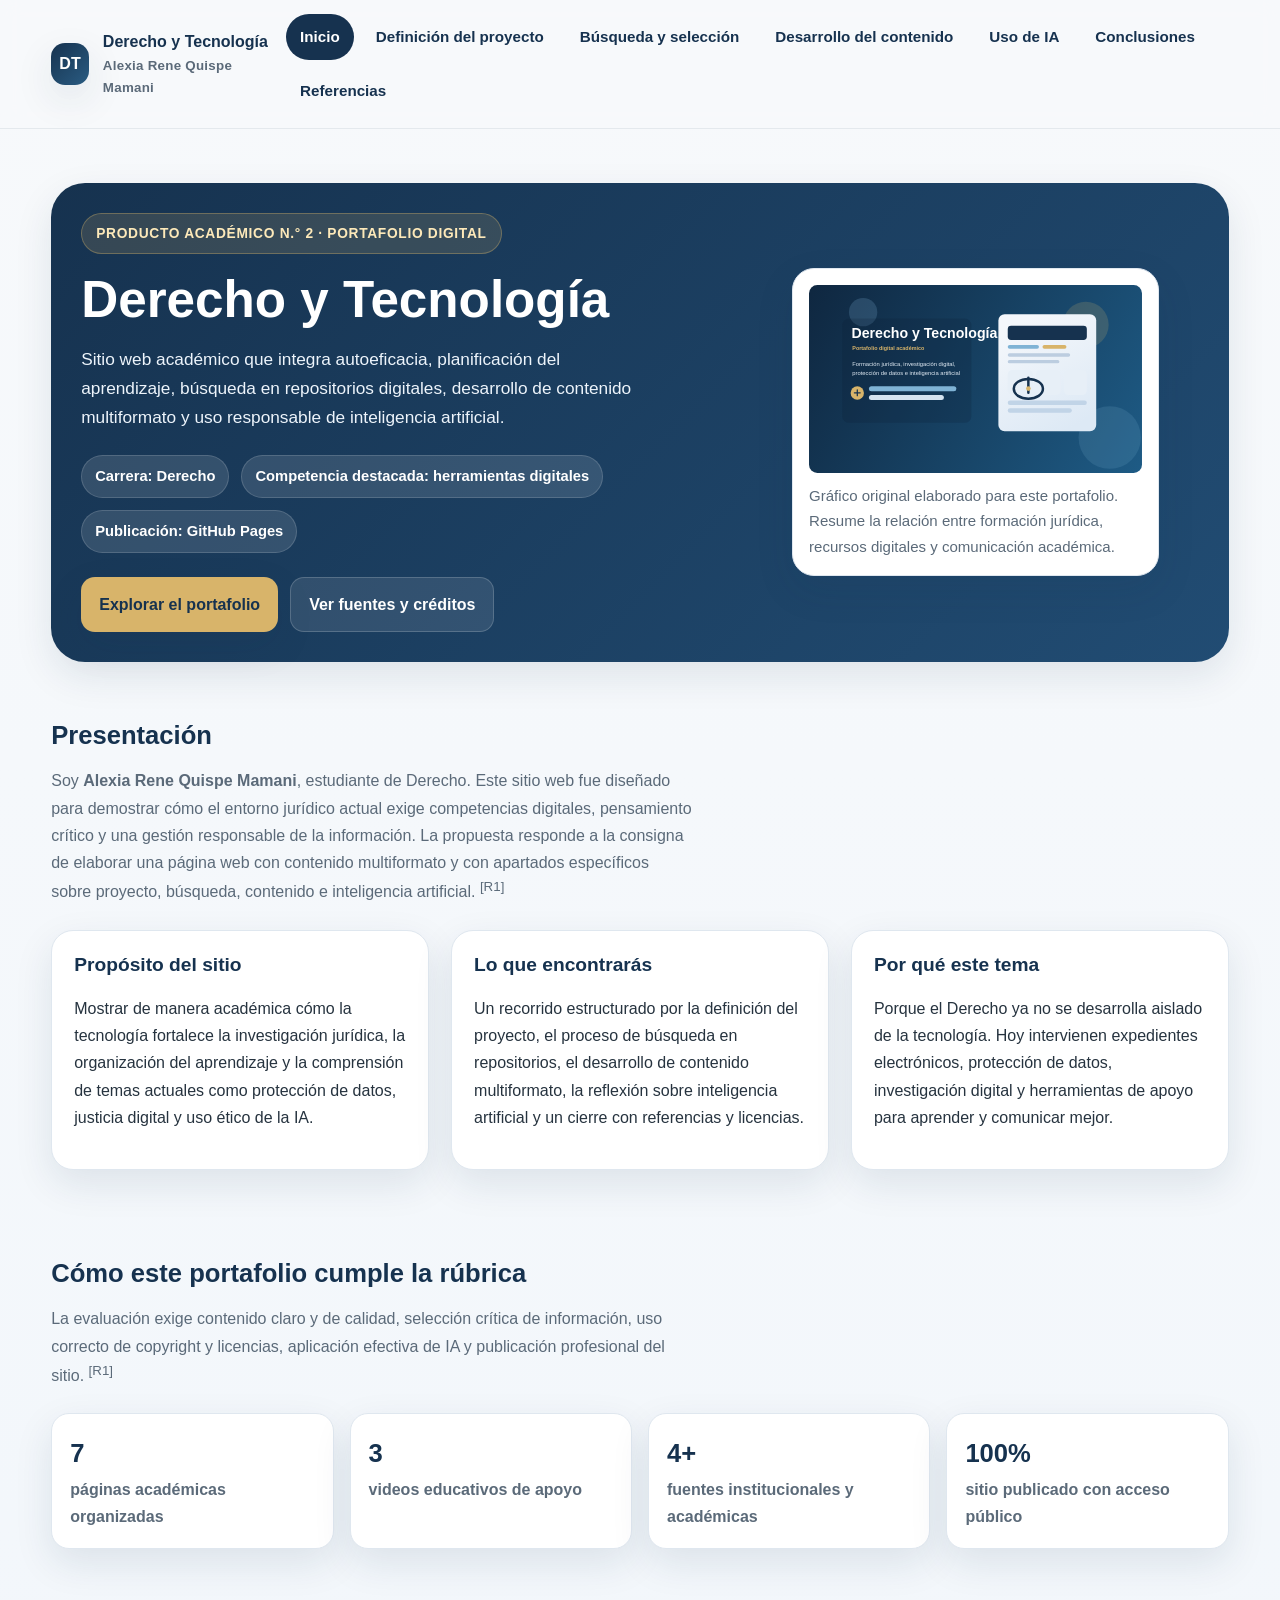
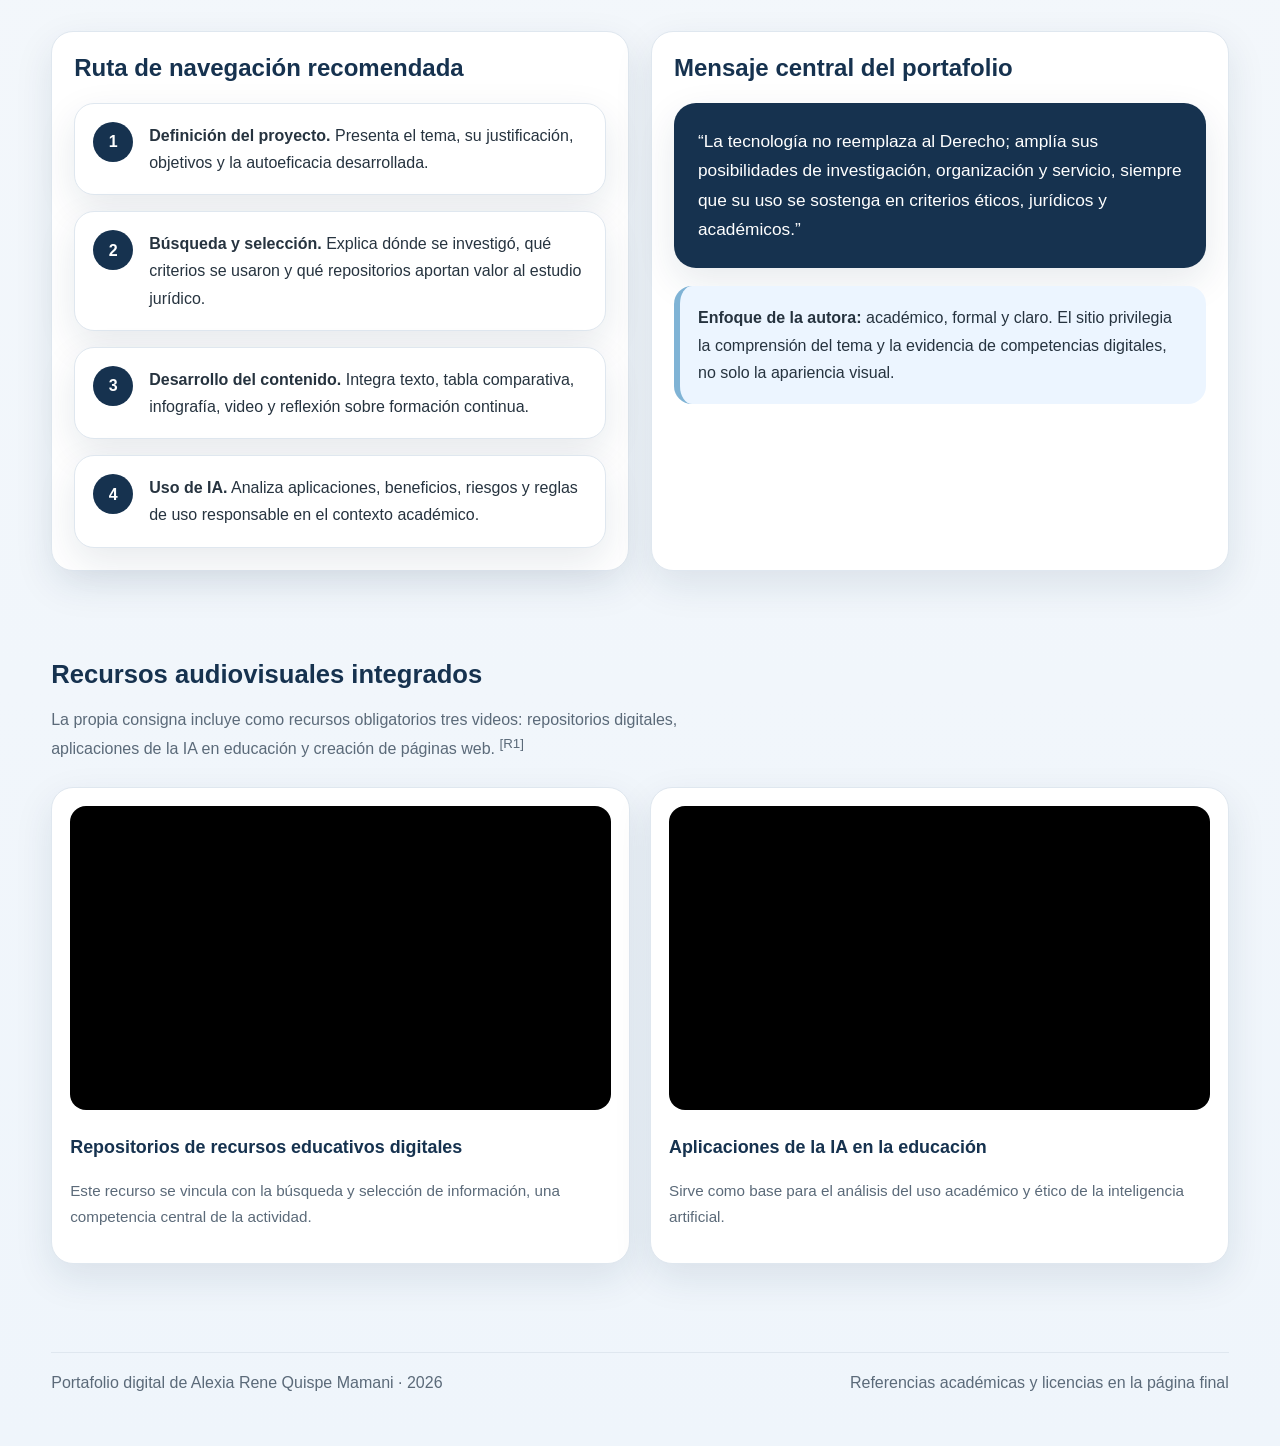
==== index.html @ c864f61f "Nuevo" ====
<!doctype html>
<html lang="es">
<head>
  <meta charset="utf-8">
  <meta name="viewport" content="width=device-width, initial-scale=1">
  <title>Derecho y Tecnología | Portafolio digital de Alexia Rene Quispe Mamani</title>
  <meta name="description" content="Portafolio digital académico sobre Derecho y tecnología: investigación, repositorios, protección de datos, justicia digital e inteligencia artificial.">
  <link rel="stylesheet" href="style.css">
</head>
<body id="top">
  <header class="topbar">
    <div class="wrapper nav">
      <a class="brand" href="index.html">
        <span class="brand-mark">DT</span>
        <span>Derecho y Tecnología<small>Alexia Rene Quispe Mamani</small></span>
      </a>
      <button class="menu-toggle" aria-label="Abrir menú">Menú</button>
      <nav class="nav-links">
        <a href="index.html">Inicio</a>
        <a href="proyecto.html">Definición del proyecto</a>
        <a href="busqueda.html">Búsqueda y selección</a>
        <a href="contenido.html">Desarrollo del contenido</a>
        <a href="ia.html">Uso de IA</a>
        <a href="conclusiones.html">Conclusiones</a>
        <a href="referencias.html">Referencias</a>
      </nav>
    </div>
  </header>

  <main>
    <section class="hero">
      <div class="wrapper hero-panel">
        <div>
          <span class="kicker">Producto académico N.° 2 · Portafolio digital</span>
          <h1>Derecho y Tecnología</h1>
          <p class="lead">Sitio web académico que integra autoeficacia, planificación del aprendizaje, búsqueda en repositorios digitales, desarrollo de contenido multiformato y uso responsable de inteligencia artificial.</p>
          <div class="hero-meta">
            <span class="badge">Carrera: Derecho</span>
            <span class="badge">Competencia destacada: herramientas digitales</span>
            <span class="badge">Publicación: GitHub Pages</span>
          </div>
          <div class="button-row">
            <a class="btn" href="proyecto.html">Explorar el portafolio</a>
            <a class="btn secondary" href="referencias.html">Ver fuentes y créditos</a>
          </div>
        </div>
        <figure class="figure">
          <img src="assets/hero-legal-tech.svg" alt="Ilustración original sobre derecho y tecnología con panel digital y balanza de justicia.">
          <figcaption>Gráfico original elaborado para este portafolio. Resume la relación entre formación jurídica, recursos digitales y comunicación académica.</figcaption>
        </figure>
      </div>
    </section>

    <section class="section">
      <div class="wrapper">
        <h2 class="section-title">Presentación</h2>
        <p class="section-intro">Soy <strong>Alexia Rene Quispe Mamani</strong>, estudiante de Derecho. Este sitio web fue diseñado para demostrar cómo el entorno jurídico actual exige competencias digitales, pensamiento crítico y una gestión responsable de la información. La propuesta responde a la consigna de elaborar una página web con contenido multiformato y con apartados específicos sobre proyecto, búsqueda, contenido e inteligencia artificial. <sup>[R1]</sup></p>
        <div class="grid-3">
          <article class="card">
            <h3>Propósito del sitio</h3>
            <p>Mostrar de manera académica cómo la tecnología fortalece la investigación jurídica, la organización del aprendizaje y la comprensión de temas actuales como protección de datos, justicia digital y uso ético de la IA.</p>
          </article>
          <article class="card">
            <h3>Lo que encontrarás</h3>
            <p>Un recorrido estructurado por la definición del proyecto, el proceso de búsqueda en repositorios, el desarrollo de contenido multiformato, la reflexión sobre inteligencia artificial y un cierre con referencias y licencias.</p>
          </article>
          <article class="card">
            <h3>Por qué este tema</h3>
            <p>Porque el Derecho ya no se desarrolla aislado de la tecnología. Hoy intervienen expedientes electrónicos, protección de datos, investigación digital y herramientas de apoyo para aprender y comunicar mejor.</p>
          </article>
        </div>
      </div>
    </section>

    <section class="section">
      <div class="wrapper">
        <h2 class="section-title">Cómo este portafolio cumple la rúbrica</h2>
        <p class="section-intro">La evaluación exige contenido claro y de calidad, selección crítica de información, uso correcto de copyright y licencias, aplicación efectiva de IA y publicación profesional del sitio. <sup>[R1]</sup></p>
        <div class="quick-facts">
          <div class="fact"><strong>7</strong><span>páginas académicas organizadas</span></div>
          <div class="fact"><strong>3</strong><span>videos educativos de apoyo</span></div>
          <div class="fact"><strong>4+</strong><span>fuentes institucionales y académicas</span></div>
          <div class="fact"><strong>100%</strong><span>sitio publicado con acceso público</span></div>
        </div>
      </div>
    </section>

    <section class="section">
      <div class="wrapper grid-2">
        <article class="card">
          <h2>Ruta de navegación recomendada</h2>
          <div class="steps">
            <div class="step"><strong>Definición del proyecto.</strong> Presenta el tema, su justificación, objetivos y la autoeficacia desarrollada.</div>
            <div class="step"><strong>Búsqueda y selección.</strong> Explica dónde se investigó, qué criterios se usaron y qué repositorios aportan valor al estudio jurídico.</div>
            <div class="step"><strong>Desarrollo del contenido.</strong> Integra texto, tabla comparativa, infografía, video y reflexión sobre formación continua.</div>
            <div class="step"><strong>Uso de IA.</strong> Analiza aplicaciones, beneficios, riesgos y reglas de uso responsable en el contexto académico.</div>
          </div>
        </article>
        <article class="card">
          <h2>Mensaje central del portafolio</h2>
          <div class="quote">
            <p>“La tecnología no reemplaza al Derecho; amplía sus posibilidades de investigación, organización y servicio, siempre que su uso se sostenga en criterios éticos, jurídicos y académicos.”</p>
          </div>
          <div class="note" style="margin-top:18px">
            <strong>Enfoque de la autora:</strong> académico, formal y claro. El sitio privilegia la comprensión del tema y la evidencia de competencias digitales, no solo la apariencia visual.
          </div>
        </article>
      </div>
    </section>

    <section class="section">
      <div class="wrapper">
        <h2 class="section-title">Recursos audiovisuales integrados</h2>
        <p class="section-intro">La propia consigna incluye como recursos obligatorios tres videos: repositorios digitales, aplicaciones de la IA en educación y creación de páginas web. <sup>[R1]</sup></p>
        <div class="video-grid">
          <article class="video-card">
            <iframe src="https://www.youtube-nocookie.com/embed/v54XHqP-WAU" title="Repositorios de Recursos Educativos Digitales" loading="lazy" allowfullscreen></iframe>
            <h3>Repositorios de recursos educativos digitales</h3>
            <p class="small">Este recurso se vincula con la búsqueda y selección de información, una competencia central de la actividad.</p>
          </article>
          <article class="video-card">
            <iframe src="https://www.youtube-nocookie.com/embed/sST9w9qqenk" title="Aplicaciones de la IA en la educación" loading="lazy" allowfullscreen></iframe>
            <h3>Aplicaciones de la IA en la educación</h3>
            <p class="small">Sirve como base para el análisis del uso académico y ético de la inteligencia artificial.</p>
          </article>
        </div>
      </div>
    </section>
  </main>

  <footer class="footer">
    <div class="wrapper footer-bar">
      <div>Portafolio digital de Alexia Rene Quispe Mamani · <span data-year></span></div>
      <div>Referencias académicas y licencias en la página final</div>
    </div>
  </footer>
  <a class="to-top" href="#top" aria-label="Volver arriba">↑</a>
  <script src="script.js"></script>
</body>
</html>
---- style.css ----
:root{
  --bg:#f7f9fb;
  --surface:#ffffff;
  --surface-2:#eef4fa;
  --primary:#16324f;
  --primary-2:#2a5c82;
  --accent:#d8b46a;
  --accent-2:#7fb3d5;
  --text:#26333f;
  --muted:#5b6a79;
  --line:#dfe7ef;
  --success:#2f855a;
  --radius:22px;
  --shadow:0 14px 38px rgba(22,50,79,.10);
}
*{box-sizing:border-box}
html{scroll-behavior:smooth}
body{
  margin:0;
  font-family:Inter,Segoe UI,Arial,sans-serif;
  background:linear-gradient(180deg,#f7f9fb 0%, #eff5fb 100%);
  color:var(--text);
  line-height:1.7;
}
a{color:var(--primary-2);text-decoration:none}
a:hover{text-decoration:underline}
img{max-width:100%;display:block}
.wrapper{width:min(1180px,92vw);margin:0 auto}
.topbar{position:sticky;top:0;z-index:1000;background:rgba(247,249,251,.88);backdrop-filter:blur(10px);border-bottom:1px solid rgba(22,50,79,.08)}
.nav{display:flex;align-items:center;justify-content:space-between;gap:18px;padding:14px 0}
.brand{display:flex;align-items:center;gap:14px;font-weight:800;color:var(--primary)}
.brand-mark{width:42px;height:42px;border-radius:14px;background:linear-gradient(135deg,var(--primary),var(--primary-2));display:grid;place-items:center;color:#fff;font-weight:900;box-shadow:var(--shadow)}
.brand small{display:block;color:var(--muted);font-weight:600;letter-spacing:.02em}
.menu-toggle{display:none;border:0;background:var(--primary);color:#fff;border-radius:12px;padding:11px 14px;font-weight:700;cursor:pointer}
.nav-links{display:flex;flex-wrap:wrap;gap:8px;align-items:center}
.nav-links a{padding:10px 14px;border-radius:999px;color:var(--primary);font-weight:700;font-size:.95rem}
.nav-links a.active,.nav-links a:hover{background:var(--primary);color:#fff;text-decoration:none}
.hero{padding:54px 0 30px}
.hero-panel{display:grid;grid-template-columns:1.18fr .82fr;gap:28px;align-items:center;background:linear-gradient(135deg,var(--primary),#214c73);color:#fff;border-radius:34px;padding:30px;box-shadow:var(--shadow)}
.kicker{display:inline-flex;align-items:center;gap:8px;background:rgba(216,180,106,.16);border:1px solid rgba(216,180,106,.35);padding:8px 14px;border-radius:999px;font-size:.86rem;font-weight:800;letter-spacing:.05em;text-transform:uppercase;color:#fde9b9}
.hero h1,.page-hero h1{font-size:clamp(2rem,4vw,4rem);line-height:1.08;margin:18px 0 10px}
.hero p.lead,.page-hero p{font-size:1.08rem;color:#edf4fb;max-width:60ch}
.hero-meta{display:flex;flex-wrap:wrap;gap:12px;margin:22px 0}
.badge{background:rgba(255,255,255,.12);padding:8px 13px;border-radius:999px;font-weight:700;font-size:.92rem;border:1px solid rgba(255,255,255,.15)}
.button-row{display:flex;flex-wrap:wrap;gap:12px;margin-top:24px}
.btn{display:inline-flex;align-items:center;justify-content:center;padding:13px 18px;border-radius:14px;font-weight:800;transition:.2s ease;background:var(--accent);color:var(--primary);border:0;box-shadow:var(--shadow)}
.btn:hover{transform:translateY(-1px);text-decoration:none}
.btn.secondary{background:rgba(255,255,255,.10);color:#fff;border:1px solid rgba(255,255,255,.18);box-shadow:none}
.section{padding:22px 0 60px}
.grid-2{display:grid;grid-template-columns:repeat(2,minmax(0,1fr));gap:22px}
.grid-3{display:grid;grid-template-columns:repeat(3,minmax(0,1fr));gap:22px}
.grid-4{display:grid;grid-template-columns:repeat(4,minmax(0,1fr));gap:18px}
.card{background:var(--surface);border:1px solid var(--line);border-radius:var(--radius);padding:22px;box-shadow:var(--shadow)}
.card h2,.card h3{color:var(--primary);line-height:1.2;margin-top:0}
.card h3{font-size:1.2rem}
.card ul{padding-left:18px;margin:8px 0 0}
.card li{margin:.28rem 0}
.section-title{margin:0 0 10px;color:var(--primary);font-size:clamp(1.45rem,2vw,2.1rem)}
.section-intro{margin:0 0 24px;color:var(--muted);max-width:72ch}
.page-hero{padding:44px 0 10px}
.page-hero-panel{background:linear-gradient(135deg,var(--primary),var(--primary-2));color:#fff;border-radius:30px;padding:28px 28px 24px;box-shadow:var(--shadow)}
.page-hero .page-meta{display:flex;flex-wrap:wrap;gap:10px;margin-top:18px}
.quick-facts{display:grid;grid-template-columns:repeat(4,minmax(0,1fr));gap:16px;margin-top:22px}
.fact{background:var(--surface);padding:18px;border-radius:18px;border:1px solid var(--line);box-shadow:var(--shadow)}
.fact strong{display:block;font-size:1.6rem;color:var(--primary)}
.fact span{color:var(--muted);font-weight:700}
.highlight{background:linear-gradient(180deg,#fffdf8,#fff);border:1px solid rgba(216,180,106,.35);padding:18px;border-radius:18px}
.note{background:#ecf5ff;border-left:6px solid var(--accent-2);padding:18px;border-radius:18px}
.quote{background:var(--primary);color:#fff;padding:24px;border-radius:22px;box-shadow:var(--shadow)}
.quote p{margin:0;font-size:1.08rem}
.table-wrap{overflow:auto;background:var(--surface);border-radius:22px;border:1px solid var(--line);box-shadow:var(--shadow)}
table{width:100%;border-collapse:collapse}
th,td{padding:15px 16px;text-align:left;border-bottom:1px solid var(--line);vertical-align:top}
th{background:var(--primary);color:#fff;font-size:.96rem}
tr:last-child td{border-bottom:0}
.steps{counter-reset:item;display:grid;gap:16px}
.step{position:relative;padding-left:66px;background:var(--surface);border:1px solid var(--line);border-radius:20px;padding:18px 18px 18px 74px;box-shadow:var(--shadow)}
.step::before{counter-increment:item;content:counter(item);position:absolute;left:18px;top:18px;width:40px;height:40px;border-radius:50%;display:grid;place-items:center;background:var(--primary);color:#fff;font-weight:900}
.timeline{display:grid;gap:14px}
.timeline-item{display:grid;grid-template-columns:110px 1fr;gap:16px;align-items:start;background:var(--surface);border:1px solid var(--line);padding:16px;border-radius:18px;box-shadow:var(--shadow)}
.timeline-item .time{font-weight:900;color:var(--primary)}
.video-grid{display:grid;grid-template-columns:repeat(2,minmax(0,1fr));gap:20px}
.video-card{background:var(--surface);padding:18px;border-radius:22px;border:1px solid var(--line);box-shadow:var(--shadow)}
.video-card iframe{width:100%;aspect-ratio:16/9;border:0;border-radius:16px;background:#000}
.video-card h3{margin:14px 0 6px;font-size:1.12rem;color:var(--primary)}
.figure{background:var(--surface);border:1px solid var(--line);padding:16px;border-radius:22px;box-shadow:var(--shadow)}
.figure figcaption{font-size:.94rem;color:var(--muted);margin-top:10px}
.link-cards{display:grid;grid-template-columns:repeat(3,minmax(0,1fr));gap:18px}
.link-card{display:block;background:var(--surface);border:1px solid var(--line);padding:20px;border-radius:20px;box-shadow:var(--shadow);color:inherit}
.link-card h3{margin:0 0 8px;color:var(--primary)}
.link-card p{margin:0;color:var(--muted)}
.callout-list{display:grid;gap:12px}
.callout{display:flex;gap:14px;align-items:flex-start;background:var(--surface);padding:16px;border-radius:18px;border:1px solid var(--line);box-shadow:var(--shadow)}
.callout .icon{width:42px;height:42px;border-radius:14px;background:linear-gradient(135deg,var(--primary),var(--primary-2));display:grid;place-items:center;color:#fff;font-weight:900;flex:0 0 auto}
.refs{display:grid;gap:14px}
.ref-item{background:var(--surface);padding:16px;border:1px solid var(--line);border-radius:18px;box-shadow:var(--shadow)}
.ref-item small{display:block;color:var(--muted);margin-top:6px}
.license{display:grid;grid-template-columns:repeat(3,minmax(0,1fr));gap:18px}
.license .card{height:100%}
.footer{padding:28px 0 50px;color:var(--muted)}
.footer-bar{display:flex;justify-content:space-between;gap:12px;flex-wrap:wrap;padding-top:16px;border-top:1px solid var(--line)}
.to-top{position:fixed;right:18px;bottom:18px;width:48px;height:48px;border-radius:50%;background:var(--primary);color:#fff;display:grid;place-items:center;box-shadow:var(--shadow);opacity:0;pointer-events:none;transition:.22s ease}
.to-top.visible{opacity:1;pointer-events:auto}
.accent{color:var(--accent)}
.small{font-size:.95rem;color:var(--muted)}
.center{text-align:center}
@media (max-width:960px){
  .hero-panel,.grid-2,.grid-3,.video-grid,.license,.link-cards{grid-template-columns:1fr}
  .grid-4,.quick-facts{grid-template-columns:repeat(2,minmax(0,1fr))}
}
@media (max-width:760px){
  .menu-toggle{display:inline-flex}
  .nav{align-items:flex-start}
  .nav-links{display:none;flex-direction:column;align-items:stretch;width:100%;padding-top:10px}
  .nav-links.open{display:flex}
  .timeline-item{grid-template-columns:1fr}
  .grid-4,.quick-facts{grid-template-columns:1fr}
  .hero{padding-top:24px}
  .hero-panel,.page-hero-panel{padding:22px}
}
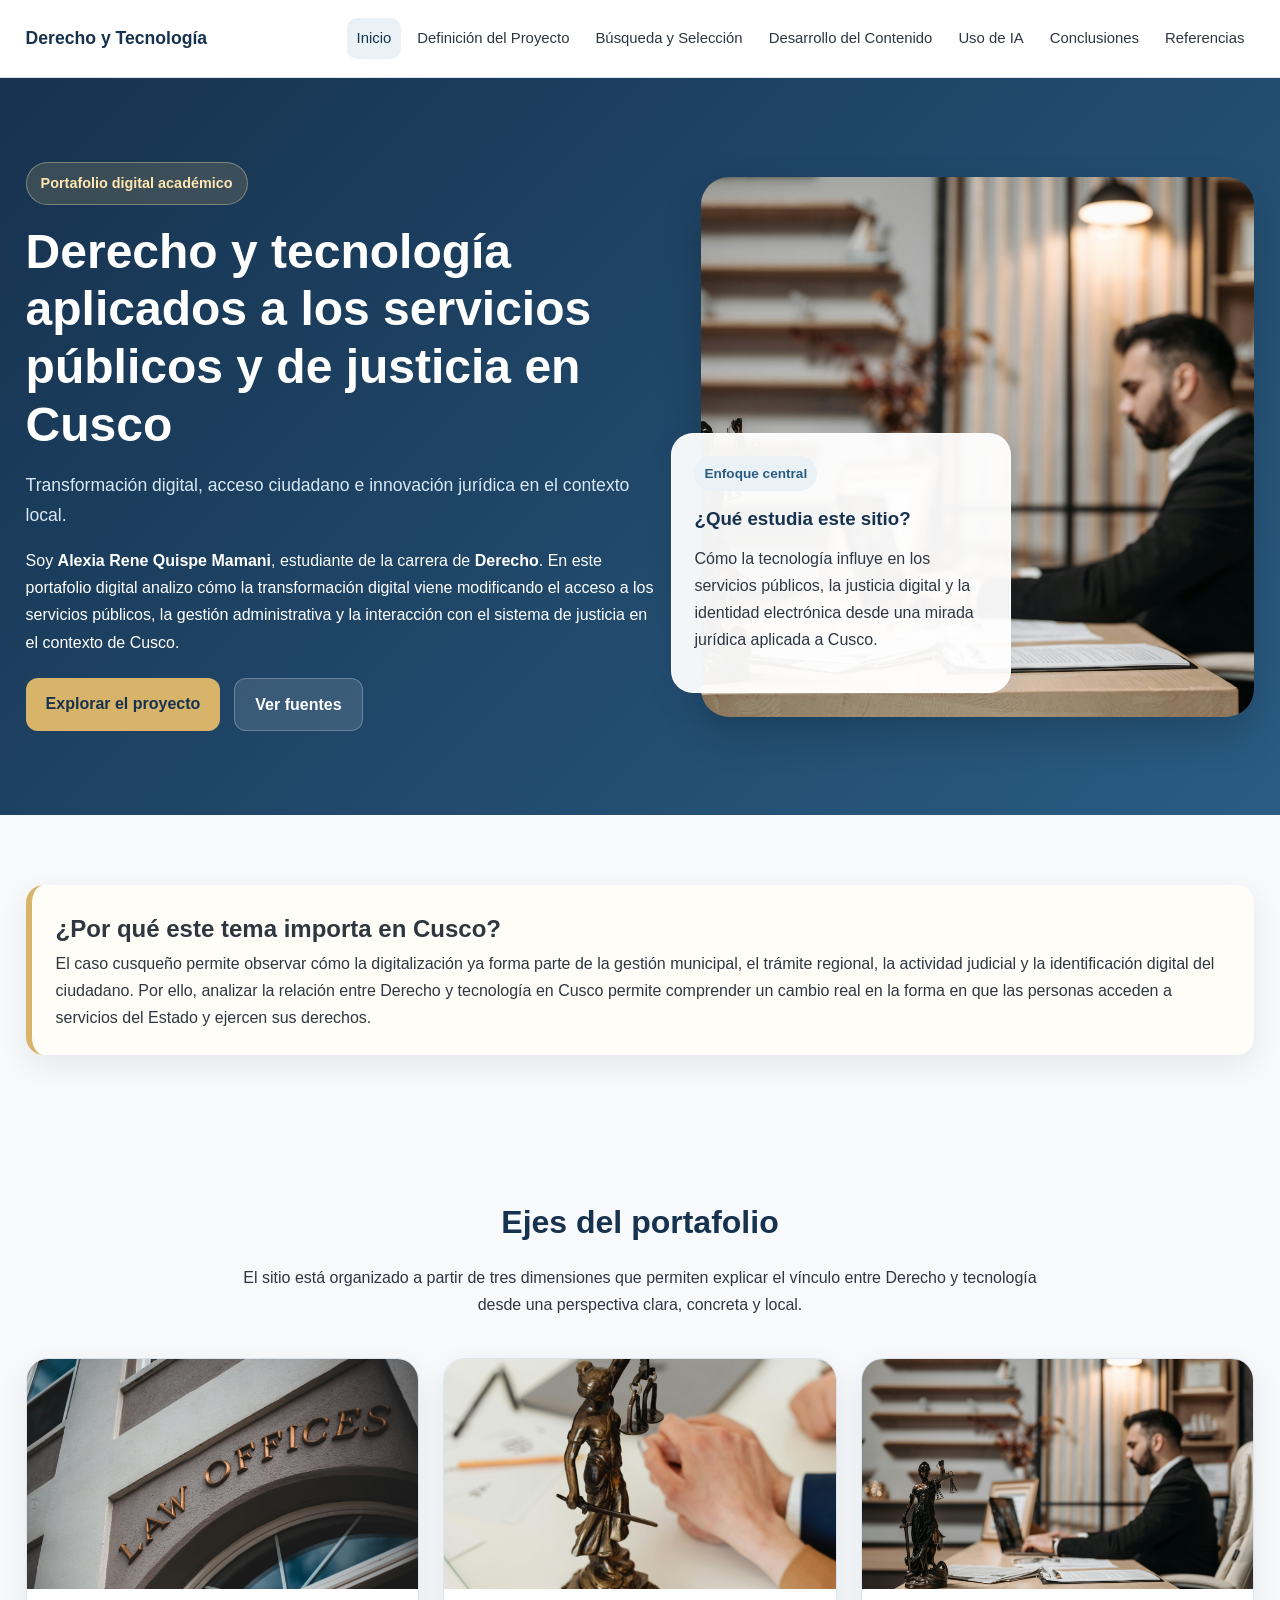
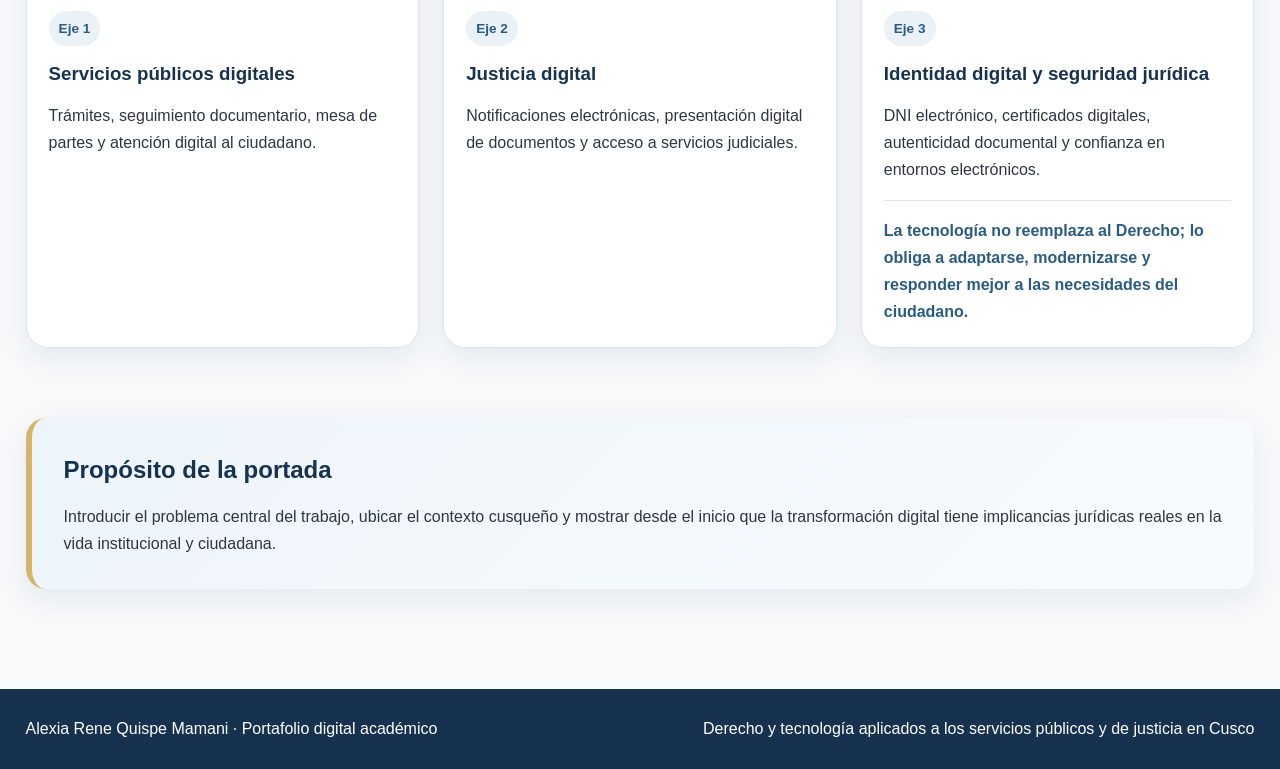
==== commit 4fb106b6: "Versión final del sitio con mejoras de contenido, portada e imágenes" ====
--- a/index.html
+++ b/index.html
@@ -1,25 +1,29 @@
-<!doctype html>
+<!DOCTYPE html>
 <html lang="es">
 <head>
-  <meta charset="utf-8">
-  <meta name="viewport" content="width=device-width, initial-scale=1">
-  <title>Derecho y Tecnología | Portafolio digital de Alexia Rene Quispe Mamani</title>
-  <meta name="description" content="Portafolio digital académico sobre Derecho y tecnología: investigación, repositorios, protección de datos, justicia digital e inteligencia artificial.">
+  <meta charset="UTF-8">
+  <meta name="viewport" content="width=device-width, initial-scale=1.0">
+  <title>Derecho y tecnología en Cusco</title>
+  <meta name="description" content="Portafolio digital académico sobre derecho y tecnología aplicados a los servicios públicos y de justicia en Cusco.">
+  <meta name="theme-color" content="#16324F">
   <link rel="stylesheet" href="style.css">
 </head>
-<body id="top">
-  <header class="topbar">
-    <div class="wrapper nav">
-      <a class="brand" href="index.html">
-        <span class="brand-mark">DT</span>
-        <span>Derecho y Tecnología<small>Alexia Rene Quispe Mamani</small></span>
-      </a>
-      <button class="menu-toggle" aria-label="Abrir menú">Menú</button>
-      <nav class="nav-links">
-        <a href="index.html">Inicio</a>
-        <a href="proyecto.html">Definición del proyecto</a>
-        <a href="busqueda.html">Búsqueda y selección</a>
-        <a href="contenido.html">Desarrollo del contenido</a>
+<body>
+  <a class="skip-link" href="#main-content">Saltar al contenido</a>
+
+  <header class="site-header">
+    <div class="container nav-container">
+      <a href="index.html" class="logo">Derecho y Tecnología</a>
+
+      <button class="nav-toggle" aria-label="Abrir menú" aria-expanded="false">
+        ☰
+      </button>
+
+      <nav class="nav">
+        <a href="index.html" class="active">Inicio</a>
+        <a href="proyecto.html">Definición del Proyecto</a>
+        <a href="busqueda.html">Búsqueda y Selección</a>
+        <a href="contenido.html">Desarrollo del Contenido</a>
         <a href="ia.html">Uso de IA</a>
         <a href="conclusiones.html">Conclusiones</a>
         <a href="referencias.html">Referencias</a>
@@ -27,114 +31,140 @@
     </div>
   </header>
 
-  <main>
-    <section class="hero">
-      <div class="wrapper hero-panel">
-        <div>
-          <span class="kicker">Producto académico N.° 2 · Portafolio digital</span>
-          <h1>Derecho y Tecnología</h1>
-          <p class="lead">Sitio web académico que integra autoeficacia, planificación del aprendizaje, búsqueda en repositorios digitales, desarrollo de contenido multiformato y uso responsable de inteligencia artificial.</p>
-          <div class="hero-meta">
-            <span class="badge">Carrera: Derecho</span>
-            <span class="badge">Competencia destacada: herramientas digitales</span>
-            <span class="badge">Publicación: GitHub Pages</span>
-          </div>
-          <div class="button-row">
-            <a class="btn" href="proyecto.html">Explorar el portafolio</a>
-            <a class="btn secondary" href="referencias.html">Ver fuentes y créditos</a>
+  <main id="main-content">
+    <section class="hero hero-home">
+      <div class="container hero-home-grid">
+        <div class="hero-home-copy">
+          <span class="badge">Portafolio digital académico</span>
+          <h1>Derecho y tecnología aplicados a los servicios públicos y de justicia en Cusco</h1>
+          <p class="subtitle">
+            Transformación digital, acceso ciudadano e innovación jurídica en el contexto local.
+          </p>
+
+          <p>
+            Soy <strong>Alexia Rene Quispe Mamani</strong>, estudiante de la carrera de
+            <strong>Derecho</strong>. En este portafolio digital analizo cómo la transformación
+            digital viene modificando el acceso a los servicios públicos, la gestión administrativa
+            y la interacción con el sistema de justicia en el contexto de Cusco.
+          </p>
+
+          <div class="hero-actions">
+            <a href="proyecto.html" class="btn btn-primary">Explorar el proyecto</a>
+            <a href="referencias.html" class="btn btn-secondary">Ver fuentes</a>
           </div>
         </div>
-        <figure class="figure">
-          <img src="assets/hero-legal-tech.svg" alt="Ilustración original sobre derecho y tecnología con panel digital y balanza de justicia.">
-          <figcaption>Gráfico original elaborado para este portafolio. Resume la relación entre formación jurídica, recursos digitales y comunicación académica.</figcaption>
-        </figure>
+
+        <div class="hero-home-visual">
+          <img
+            src="assets/img/hero-legal-tech.jpg"
+            alt="Profesional del ámbito jurídico trabajando en laptop con símbolo de justicia sobre el escritorio"
+            class="hero-main-image"
+          >
+          <div class="hero-floating-card">
+            <span class="tag-mini">Enfoque central</span>
+            <h3>¿Qué estudia este sitio?</h3>
+            <p>
+              Cómo la tecnología influye en los servicios públicos, la justicia digital y la identidad
+              electrónica desde una mirada jurídica aplicada a Cusco.
+            </p>
+          </div>
+        </div>
       </div>
     </section>
 
     <section class="section">
-      <div class="wrapper">
-        <h2 class="section-title">Presentación</h2>
-        <p class="section-intro">Soy <strong>Alexia Rene Quispe Mamani</strong>, estudiante de Derecho. Este sitio web fue diseñado para demostrar cómo el entorno jurídico actual exige competencias digitales, pensamiento crítico y una gestión responsable de la información. La propuesta responde a la consigna de elaborar una página web con contenido multiformato y con apartados específicos sobre proyecto, búsqueda, contenido e inteligencia artificial. <sup>[R1]</sup></p>
-        <div class="grid-3">
-          <article class="card">
-            <h3>Propósito del sitio</h3>
-            <p>Mostrar de manera académica cómo la tecnología fortalece la investigación jurídica, la organización del aprendizaje y la comprensión de temas actuales como protección de datos, justicia digital y uso ético de la IA.</p>
+      <div class="container note-box">
+        <h2>¿Por qué este tema importa en Cusco?</h2>
+        <p>
+          El caso cusqueño permite observar cómo la digitalización ya forma parte de la gestión
+          municipal, el trámite regional, la actividad judicial y la identificación digital del ciudadano.
+          Por ello, analizar la relación entre Derecho y tecnología en Cusco permite comprender un cambio
+          real en la forma en que las personas acceden a servicios del Estado y ejercen sus derechos.
+        </p>
+      </div>
+    </section>
+
+    <section class="section">
+      <div class="container">
+        <div class="section-heading">
+          <h2>Ejes del portafolio</h2>
+          <p>
+            El sitio está organizado a partir de tres dimensiones que permiten explicar el vínculo
+            entre Derecho y tecnología desde una perspectiva clara, concreta y local.
+          </p>
+        </div>
+
+        <div class="cover-cards">
+          <article class="cover-card">
+            <img
+              src="assets/img/law-office.jpg"
+              alt="Fachada de oficina jurídica que representa institucionalidad y servicios legales"
+              class="cover-card-image"
+            >
+            <div class="cover-card-body">
+              <span class="tag-mini">Eje 1</span>
+              <h3>Servicios públicos digitales</h3>
+              <p>
+                Trámites, seguimiento documentario, mesa de partes y atención digital al ciudadano.
+              </p>
+            </div>
           </article>
-          <article class="card">
-            <h3>Lo que encontrarás</h3>
-            <p>Un recorrido estructurado por la definición del proyecto, el proceso de búsqueda en repositorios, el desarrollo de contenido multiformato, la reflexión sobre inteligencia artificial y un cierre con referencias y licencias.</p>
+
+          <article class="cover-card">
+            <img
+              src="assets/img/justice-statue.jpg"
+              alt="Estatua de la justicia como símbolo de legalidad, equilibrio y seguridad jurídica"
+              class="cover-card-image"
+            >
+            <div class="cover-card-body">
+              <span class="tag-mini">Eje 2</span>
+              <h3>Justicia digital</h3>
+              <p>
+                Notificaciones electrónicas, presentación digital de documentos y acceso a servicios judiciales.
+              </p>
+            </div>
           </article>
-          <article class="card">
-            <h3>Por qué este tema</h3>
-            <p>Porque el Derecho ya no se desarrolla aislado de la tecnología. Hoy intervienen expedientes electrónicos, protección de datos, investigación digital y herramientas de apoyo para aprender y comunicar mejor.</p>
+
+          <article class="cover-card">
+            <img
+              src="assets/img/hero-legal-tech.jpg"
+              alt="Profesional usando laptop en un entorno jurídico y tecnológico"
+              class="cover-card-image"
+            >
+            <div class="cover-card-body">
+              <span class="tag-mini">Eje 3</span>
+              <h3>Identidad digital y seguridad jurídica</h3>
+              <p>
+                DNI electrónico, certificados digitales, autenticidad documental y confianza en entornos electrónicos.
+              </p>
+              <p class="cover-card-emphasis">
+                La tecnología no reemplaza al Derecho; lo obliga a adaptarse, modernizarse y responder mejor a las necesidades del ciudadano.
+              </p>
+            </div>
           </article>
         </div>
       </div>
     </section>
 
-    <section class="section">
-      <div class="wrapper">
-        <h2 class="section-title">Cómo este portafolio cumple la rúbrica</h2>
-        <p class="section-intro">La evaluación exige contenido claro y de calidad, selección crítica de información, uso correcto de copyright y licencias, aplicación efectiva de IA y publicación profesional del sitio. <sup>[R1]</sup></p>
-        <div class="quick-facts">
-          <div class="fact"><strong>7</strong><span>páginas académicas organizadas</span></div>
-          <div class="fact"><strong>3</strong><span>videos educativos de apoyo</span></div>
-          <div class="fact"><strong>4+</strong><span>fuentes institucionales y académicas</span></div>
-          <div class="fact"><strong>100%</strong><span>sitio publicado con acceso público</span></div>
-        </div>
-      </div>
-    </section>
-
-    <section class="section">
-      <div class="wrapper grid-2">
-        <article class="card">
-          <h2>Ruta de navegación recomendada</h2>
-          <div class="steps">
-            <div class="step"><strong>Definición del proyecto.</strong> Presenta el tema, su justificación, objetivos y la autoeficacia desarrollada.</div>
-            <div class="step"><strong>Búsqueda y selección.</strong> Explica dónde se investigó, qué criterios se usaron y qué repositorios aportan valor al estudio jurídico.</div>
-            <div class="step"><strong>Desarrollo del contenido.</strong> Integra texto, tabla comparativa, infografía, video y reflexión sobre formación continua.</div>
-            <div class="step"><strong>Uso de IA.</strong> Analiza aplicaciones, beneficios, riesgos y reglas de uso responsable en el contexto académico.</div>
-          </div>
-        </article>
-        <article class="card">
-          <h2>Mensaje central del portafolio</h2>
-          <div class="quote">
-            <p>“La tecnología no reemplaza al Derecho; amplía sus posibilidades de investigación, organización y servicio, siempre que su uso se sostenga en criterios éticos, jurídicos y académicos.”</p>
-          </div>
-          <div class="note" style="margin-top:18px">
-            <strong>Enfoque de la autora:</strong> académico, formal y claro. El sitio privilegia la comprensión del tema y la evidencia de competencias digitales, no solo la apariencia visual.
-          </div>
-        </article>
-      </div>
-    </section>
-
-    <section class="section">
-      <div class="wrapper">
-        <h2 class="section-title">Recursos audiovisuales integrados</h2>
-        <p class="section-intro">La propia consigna incluye como recursos obligatorios tres videos: repositorios digitales, aplicaciones de la IA en educación y creación de páginas web. <sup>[R1]</sup></p>
-        <div class="video-grid">
-          <article class="video-card">
-            <iframe src="https://www.youtube-nocookie.com/embed/v54XHqP-WAU" title="Repositorios de Recursos Educativos Digitales" loading="lazy" allowfullscreen></iframe>
-            <h3>Repositorios de recursos educativos digitales</h3>
-            <p class="small">Este recurso se vincula con la búsqueda y selección de información, una competencia central de la actividad.</p>
-          </article>
-          <article class="video-card">
-            <iframe src="https://www.youtube-nocookie.com/embed/sST9w9qqenk" title="Aplicaciones de la IA en la educación" loading="lazy" allowfullscreen></iframe>
-            <h3>Aplicaciones de la IA en la educación</h3>
-            <p class="small">Sirve como base para el análisis del uso académico y ético de la inteligencia artificial.</p>
-          </article>
-        </div>
+    <section class="section section-highlight">
+      <div class="container highlight-box">
+        <h2>Propósito de la portada</h2>
+        <p>
+          Introducir el problema central del trabajo, ubicar el contexto cusqueño y mostrar desde el inicio
+          que la transformación digital tiene implicancias jurídicas reales en la vida institucional y ciudadana.
+        </p>
       </div>
     </section>
   </main>
 
-  <footer class="footer">
-    <div class="wrapper footer-bar">
-      <div>Portafolio digital de Alexia Rene Quispe Mamani · <span data-year></span></div>
-      <div>Referencias académicas y licencias en la página final</div>
+  <footer class="site-footer">
+    <div class="container footer-content">
+      <p>Alexia Rene Quispe Mamani · Portafolio digital académico</p>
+      <p>Derecho y tecnología aplicados a los servicios públicos y de justicia en Cusco</p>
     </div>
   </footer>
-  <a class="to-top" href="#top" aria-label="Volver arriba">↑</a>
+
+  <button class="back-to-top" aria-label="Volver arriba">↑</button>
   <script src="script.js"></script>
 </body>
-</html>
+</html>
--- a/style.css
+++ b/style.css
@@ -1,120 +1,652 @@
-:root{
-  --bg:#f7f9fb;
-  --surface:#ffffff;
-  --surface-2:#eef4fa;
-  --primary:#16324f;
-  --primary-2:#2a5c82;
-  --accent:#d8b46a;
-  --accent-2:#7fb3d5;
-  --text:#26333f;
-  --muted:#5b6a79;
-  --line:#dfe7ef;
-  --success:#2f855a;
-  --radius:22px;
-  --shadow:0 14px 38px rgba(22,50,79,.10);
-}
-*{box-sizing:border-box}
-html{scroll-behavior:smooth}
-body{
-  margin:0;
-  font-family:Inter,Segoe UI,Arial,sans-serif;
-  background:linear-gradient(180deg,#f7f9fb 0%, #eff5fb 100%);
-  color:var(--text);
-  line-height:1.7;
-}
-a{color:var(--primary-2);text-decoration:none}
-a:hover{text-decoration:underline}
-img{max-width:100%;display:block}
-.wrapper{width:min(1180px,92vw);margin:0 auto}
-.topbar{position:sticky;top:0;z-index:1000;background:rgba(247,249,251,.88);backdrop-filter:blur(10px);border-bottom:1px solid rgba(22,50,79,.08)}
-.nav{display:flex;align-items:center;justify-content:space-between;gap:18px;padding:14px 0}
-.brand{display:flex;align-items:center;gap:14px;font-weight:800;color:var(--primary)}
-.brand-mark{width:42px;height:42px;border-radius:14px;background:linear-gradient(135deg,var(--primary),var(--primary-2));display:grid;place-items:center;color:#fff;font-weight:900;box-shadow:var(--shadow)}
-.brand small{display:block;color:var(--muted);font-weight:600;letter-spacing:.02em}
-.menu-toggle{display:none;border:0;background:var(--primary);color:#fff;border-radius:12px;padding:11px 14px;font-weight:700;cursor:pointer}
-.nav-links{display:flex;flex-wrap:wrap;gap:8px;align-items:center}
-.nav-links a{padding:10px 14px;border-radius:999px;color:var(--primary);font-weight:700;font-size:.95rem}
-.nav-links a.active,.nav-links a:hover{background:var(--primary);color:#fff;text-decoration:none}
-.hero{padding:54px 0 30px}
-.hero-panel{display:grid;grid-template-columns:1.18fr .82fr;gap:28px;align-items:center;background:linear-gradient(135deg,var(--primary),#214c73);color:#fff;border-radius:34px;padding:30px;box-shadow:var(--shadow)}
-.kicker{display:inline-flex;align-items:center;gap:8px;background:rgba(216,180,106,.16);border:1px solid rgba(216,180,106,.35);padding:8px 14px;border-radius:999px;font-size:.86rem;font-weight:800;letter-spacing:.05em;text-transform:uppercase;color:#fde9b9}
-.hero h1,.page-hero h1{font-size:clamp(2rem,4vw,4rem);line-height:1.08;margin:18px 0 10px}
-.hero p.lead,.page-hero p{font-size:1.08rem;color:#edf4fb;max-width:60ch}
-.hero-meta{display:flex;flex-wrap:wrap;gap:12px;margin:22px 0}
-.badge{background:rgba(255,255,255,.12);padding:8px 13px;border-radius:999px;font-weight:700;font-size:.92rem;border:1px solid rgba(255,255,255,.15)}
-.button-row{display:flex;flex-wrap:wrap;gap:12px;margin-top:24px}
-.btn{display:inline-flex;align-items:center;justify-content:center;padding:13px 18px;border-radius:14px;font-weight:800;transition:.2s ease;background:var(--accent);color:var(--primary);border:0;box-shadow:var(--shadow)}
-.btn:hover{transform:translateY(-1px);text-decoration:none}
-.btn.secondary{background:rgba(255,255,255,.10);color:#fff;border:1px solid rgba(255,255,255,.18);box-shadow:none}
-.section{padding:22px 0 60px}
-.grid-2{display:grid;grid-template-columns:repeat(2,minmax(0,1fr));gap:22px}
-.grid-3{display:grid;grid-template-columns:repeat(3,minmax(0,1fr));gap:22px}
-.grid-4{display:grid;grid-template-columns:repeat(4,minmax(0,1fr));gap:18px}
-.card{background:var(--surface);border:1px solid var(--line);border-radius:var(--radius);padding:22px;box-shadow:var(--shadow)}
-.card h2,.card h3{color:var(--primary);line-height:1.2;margin-top:0}
-.card h3{font-size:1.2rem}
-.card ul{padding-left:18px;margin:8px 0 0}
-.card li{margin:.28rem 0}
-.section-title{margin:0 0 10px;color:var(--primary);font-size:clamp(1.45rem,2vw,2.1rem)}
-.section-intro{margin:0 0 24px;color:var(--muted);max-width:72ch}
-.page-hero{padding:44px 0 10px}
-.page-hero-panel{background:linear-gradient(135deg,var(--primary),var(--primary-2));color:#fff;border-radius:30px;padding:28px 28px 24px;box-shadow:var(--shadow)}
-.page-hero .page-meta{display:flex;flex-wrap:wrap;gap:10px;margin-top:18px}
-.quick-facts{display:grid;grid-template-columns:repeat(4,minmax(0,1fr));gap:16px;margin-top:22px}
-.fact{background:var(--surface);padding:18px;border-radius:18px;border:1px solid var(--line);box-shadow:var(--shadow)}
-.fact strong{display:block;font-size:1.6rem;color:var(--primary)}
-.fact span{color:var(--muted);font-weight:700}
-.highlight{background:linear-gradient(180deg,#fffdf8,#fff);border:1px solid rgba(216,180,106,.35);padding:18px;border-radius:18px}
-.note{background:#ecf5ff;border-left:6px solid var(--accent-2);padding:18px;border-radius:18px}
-.quote{background:var(--primary);color:#fff;padding:24px;border-radius:22px;box-shadow:var(--shadow)}
-.quote p{margin:0;font-size:1.08rem}
-.table-wrap{overflow:auto;background:var(--surface);border-radius:22px;border:1px solid var(--line);box-shadow:var(--shadow)}
-table{width:100%;border-collapse:collapse}
-th,td{padding:15px 16px;text-align:left;border-bottom:1px solid var(--line);vertical-align:top}
-th{background:var(--primary);color:#fff;font-size:.96rem}
-tr:last-child td{border-bottom:0}
-.steps{counter-reset:item;display:grid;gap:16px}
-.step{position:relative;padding-left:66px;background:var(--surface);border:1px solid var(--line);border-radius:20px;padding:18px 18px 18px 74px;box-shadow:var(--shadow)}
-.step::before{counter-increment:item;content:counter(item);position:absolute;left:18px;top:18px;width:40px;height:40px;border-radius:50%;display:grid;place-items:center;background:var(--primary);color:#fff;font-weight:900}
-.timeline{display:grid;gap:14px}
-.timeline-item{display:grid;grid-template-columns:110px 1fr;gap:16px;align-items:start;background:var(--surface);border:1px solid var(--line);padding:16px;border-radius:18px;box-shadow:var(--shadow)}
-.timeline-item .time{font-weight:900;color:var(--primary)}
-.video-grid{display:grid;grid-template-columns:repeat(2,minmax(0,1fr));gap:20px}
-.video-card{background:var(--surface);padding:18px;border-radius:22px;border:1px solid var(--line);box-shadow:var(--shadow)}
-.video-card iframe{width:100%;aspect-ratio:16/9;border:0;border-radius:16px;background:#000}
-.video-card h3{margin:14px 0 6px;font-size:1.12rem;color:var(--primary)}
-.figure{background:var(--surface);border:1px solid var(--line);padding:16px;border-radius:22px;box-shadow:var(--shadow)}
-.figure figcaption{font-size:.94rem;color:var(--muted);margin-top:10px}
-.link-cards{display:grid;grid-template-columns:repeat(3,minmax(0,1fr));gap:18px}
-.link-card{display:block;background:var(--surface);border:1px solid var(--line);padding:20px;border-radius:20px;box-shadow:var(--shadow);color:inherit}
-.link-card h3{margin:0 0 8px;color:var(--primary)}
-.link-card p{margin:0;color:var(--muted)}
-.callout-list{display:grid;gap:12px}
-.callout{display:flex;gap:14px;align-items:flex-start;background:var(--surface);padding:16px;border-radius:18px;border:1px solid var(--line);box-shadow:var(--shadow)}
-.callout .icon{width:42px;height:42px;border-radius:14px;background:linear-gradient(135deg,var(--primary),var(--primary-2));display:grid;place-items:center;color:#fff;font-weight:900;flex:0 0 auto}
-.refs{display:grid;gap:14px}
-.ref-item{background:var(--surface);padding:16px;border:1px solid var(--line);border-radius:18px;box-shadow:var(--shadow)}
-.ref-item small{display:block;color:var(--muted);margin-top:6px}
-.license{display:grid;grid-template-columns:repeat(3,minmax(0,1fr));gap:18px}
-.license .card{height:100%}
-.footer{padding:28px 0 50px;color:var(--muted)}
-.footer-bar{display:flex;justify-content:space-between;gap:12px;flex-wrap:wrap;padding-top:16px;border-top:1px solid var(--line)}
-.to-top{position:fixed;right:18px;bottom:18px;width:48px;height:48px;border-radius:50%;background:var(--primary);color:#fff;display:grid;place-items:center;box-shadow:var(--shadow);opacity:0;pointer-events:none;transition:.22s ease}
-.to-top.visible{opacity:1;pointer-events:auto}
-.accent{color:var(--accent)}
-.small{font-size:.95rem;color:var(--muted)}
-.center{text-align:center}
-@media (max-width:960px){
-  .hero-panel,.grid-2,.grid-3,.video-grid,.license,.link-cards{grid-template-columns:1fr}
-  .grid-4,.quick-facts{grid-template-columns:repeat(2,minmax(0,1fr))}
-}
-@media (max-width:760px){
-  .menu-toggle{display:inline-flex}
-  .nav{align-items:flex-start}
-  .nav-links{display:none;flex-direction:column;align-items:stretch;width:100%;padding-top:10px}
-  .nav-links.open{display:flex}
-  .timeline-item{grid-template-columns:1fr}
-  .grid-4,.quick-facts{grid-template-columns:1fr}
-  .hero{padding-top:24px}
-  .hero-panel,.page-hero-panel{padding:22px}
-}
+:root {
+  --primary: #16324f;
+  --secondary: #2a5c82;
+  --accent: #d8b46a;
+  --light: #f7f9fb;
+  --soft: #eaf2f8;
+  --text: #2f3640;
+  --white: #ffffff;
+  --border: #dce5ee;
+  --shadow: 0 10px 30px rgba(22, 50, 79, 0.08);
+}
+
+* {
+  margin: 0;
+  padding: 0;
+  box-sizing: border-box;
+}
+
+html {
+  scroll-behavior: smooth;
+}
+
+body {
+  font-family: "Segoe UI", Arial, sans-serif;
+  color: var(--text);
+  background: var(--light);
+  line-height: 1.7;
+}
+
+a {
+  text-decoration: none;
+  color: inherit;
+}
+
+img,
+iframe {
+  max-width: 100%;
+  display: block;
+}
+
+/* ===== Contenedor general ===== */
+.container {
+  width: min(1320px, 96%);
+  margin: 0 auto;
+}
+
+/* ===== Accesibilidad ===== */
+.skip-link {
+  position: absolute;
+  left: -9999px;
+  top: 10px;
+  background: var(--accent);
+  color: var(--primary);
+  padding: 10px 14px;
+  border-radius: 10px;
+  font-weight: 700;
+  z-index: 999;
+}
+
+.skip-link:focus {
+  left: 10px;
+}
+
+a:focus,
+button:focus {
+  outline: 3px solid rgba(216, 180, 106, 0.5);
+  outline-offset: 3px;
+}
+
+/* ===== Header y navegación ===== */
+.site-header {
+  background: var(--white);
+  border-bottom: 1px solid var(--border);
+  position: sticky;
+  top: 0;
+  z-index: 100;
+}
+
+.nav-container {
+  display: flex;
+  align-items: center;
+  justify-content: space-between;
+  gap: 20px;
+  padding: 18px 0;
+}
+
+.logo {
+  font-size: 1.1rem;
+  font-weight: 800;
+  color: var(--primary);
+  white-space: nowrap;
+  flex-shrink: 0;
+}
+
+.nav-toggle {
+  display: none;
+  background: var(--primary);
+  color: var(--white);
+  border: none;
+  border-radius: 10px;
+  padding: 10px 14px;
+  font-size: 1.1rem;
+  cursor: pointer;
+  flex-shrink: 0;
+}
+
+.nav {
+  display: flex;
+  align-items: center;
+  justify-content: flex-end;
+  gap: 6px;
+  flex-wrap: nowrap;
+  margin-left: auto;
+}
+
+.nav a {
+  color: var(--text);
+  font-size: 0.93rem;
+  padding: 8px 10px;
+  border-radius: 10px;
+  transition: 0.25s ease;
+  white-space: nowrap;
+}
+
+.nav a:hover,
+.nav a.active {
+  background: var(--soft);
+  color: var(--primary);
+}
+
+/* ===== Hero ===== */
+.hero {
+  background: linear-gradient(135deg, #16324f 0%, #2a5c82 100%);
+  color: var(--white);
+  padding: 72px 0;
+}
+
+.hero-grid {
+  display: grid;
+  grid-template-columns: 1.6fr 1fr;
+  gap: 32px;
+  align-items: center;
+}
+
+.hero h1,
+.page-banner h1 {
+  font-size: clamp(2rem, 4vw, 3rem);
+  line-height: 1.2;
+  margin-bottom: 18px;
+}
+
+.subtitle {
+  font-size: 1.1rem;
+  color: #d7e8f5;
+  margin-bottom: 18px;
+}
+
+.hero p {
+  margin-bottom: 16px;
+}
+
+.badge {
+  display: inline-block;
+  background: rgba(216, 180, 106, 0.18);
+  color: #ffe6b0;
+  border: 1px solid rgba(255, 230, 176, 0.35);
+  padding: 8px 14px;
+  border-radius: 999px;
+  font-size: 0.9rem;
+  font-weight: 700;
+  margin-bottom: 18px;
+}
+
+.hero-actions {
+  display: flex;
+  gap: 14px;
+  flex-wrap: wrap;
+  margin-top: 22px;
+}
+
+.btn {
+  display: inline-block;
+  padding: 12px 20px;
+  border-radius: 12px;
+  font-weight: 700;
+  transition: 0.25s ease;
+}
+
+.btn-primary {
+  background: var(--accent);
+  color: var(--primary);
+}
+
+.btn-primary:hover {
+  transform: translateY(-2px);
+}
+
+.btn-secondary {
+  background: rgba(255, 255, 255, 0.12);
+  color: var(--white);
+  border: 1px solid rgba(255, 255, 255, 0.25);
+}
+
+.btn-secondary:hover {
+  background: rgba(255, 255, 255, 0.18);
+}
+
+.hero-card {
+  background: rgba(255, 255, 255, 0.12);
+  border: 1px solid rgba(255, 255, 255, 0.18);
+  backdrop-filter: blur(8px);
+  padding: 28px;
+  border-radius: 22px;
+  box-shadow: var(--shadow);
+}
+
+.hero-card-top {
+  color: #ffe6b0;
+  font-weight: 700;
+  margin-bottom: 10px;
+}
+
+.hero-card h3 {
+  margin-bottom: 12px;
+}
+
+.hero-card ul {
+  padding-left: 18px;
+  margin-top: 12px;
+}
+
+/* ===== Banner de páginas internas ===== */
+.page-banner {
+  background: linear-gradient(135deg, #16324f 0%, #2a5c82 100%);
+  color: var(--white);
+  padding: 56px 0;
+}
+
+.page-banner p {
+  max-width: 780px;
+  color: #d9e8f3;
+}
+
+/* ===== Secciones ===== */
+.section {
+  padding: 70px 0;
+}
+
+.section-heading {
+  text-align: center;
+  max-width: 820px;
+  margin: 0 auto 40px;
+}
+
+.section-heading h2 {
+  color: var(--primary);
+  font-size: 2rem;
+  margin-bottom: 14px;
+}
+
+/* ===== Tarjetas ===== */
+.cards {
+  display: grid;
+  grid-template-columns: repeat(3, 1fr);
+  gap: 24px;
+}
+
+.card,
+.content-box {
+  background: var(--white);
+  border-radius: 20px;
+  padding: 28px;
+  box-shadow: var(--shadow);
+  border: 1px solid var(--border);
+}
+
+.card h3,
+.content-box h2 {
+  color: var(--primary);
+  margin-bottom: 14px;
+}
+
+.icon-circle {
+  width: 54px;
+  height: 54px;
+  border-radius: 50%;
+  background: var(--soft);
+  color: var(--secondary);
+  display: flex;
+  align-items: center;
+  justify-content: center;
+  font-weight: 800;
+  margin-bottom: 18px;
+}
+
+/* ===== Destacados ===== */
+.section-highlight {
+  padding-top: 0;
+}
+
+.highlight-box {
+  background: linear-gradient(135deg, #edf4fa 0%, #f8fbfd 100%);
+  border-left: 6px solid var(--accent);
+  padding: 32px;
+  border-radius: 20px;
+  box-shadow: var(--shadow);
+}
+
+.highlight-box h2 {
+  color: var(--primary);
+  margin-bottom: 12px;
+}
+
+.note-box {
+  background: #fffdf7;
+  border-left: 6px solid var(--accent);
+  border-radius: 18px;
+  padding: 24px;
+  box-shadow: var(--shadow);
+}
+
+/* ===== Layouts ===== */
+.two-columns {
+  display: grid;
+  grid-template-columns: 1fr 1fr;
+  gap: 24px;
+}
+
+.evidence-grid {
+  display: grid;
+  grid-template-columns: repeat(2, 1fr);
+  gap: 24px;
+}
+
+.evidence-card {
+  background: var(--white);
+  border: 1px solid var(--border);
+  border-radius: 20px;
+  padding: 24px;
+  box-shadow: var(--shadow);
+}
+
+.evidence-card h3 {
+  color: var(--primary);
+  margin-bottom: 10px;
+}
+
+.evidence-card p {
+  margin-bottom: 14px;
+}
+
+.tag-mini {
+  display: inline-block;
+  padding: 6px 10px;
+  background: var(--soft);
+  color: var(--secondary);
+  border-radius: 999px;
+  font-size: 0.85rem;
+  font-weight: 700;
+  margin-bottom: 12px;
+}
+
+/* ===== Listas ===== */
+.check-list {
+  list-style: none;
+  padding-left: 0;
+}
+
+.check-list li {
+  position: relative;
+  padding-left: 28px;
+  margin-bottom: 12px;
+}
+
+.check-list li::before {
+  content: "✓";
+  position: absolute;
+  left: 0;
+  top: 0;
+  color: var(--secondary);
+  font-weight: 800;
+}
+
+.ref-list {
+  padding-left: 22px;
+}
+
+.ref-list li {
+  margin-bottom: 18px;
+}
+
+.ref-list a {
+  color: var(--secondary);
+  word-break: break-word;
+}
+
+.ref-list a:hover {
+  text-decoration: underline;
+}
+
+/* ===== Tablas ===== */
+.table-wrapper {
+  overflow-x: auto;
+  margin-top: 10px;
+}
+
+table {
+  width: 100%;
+  border-collapse: collapse;
+  background: var(--white);
+}
+
+table th,
+table td {
+  padding: 14px 16px;
+  border: 1px solid var(--border);
+  text-align: left;
+}
+
+table th {
+  background: var(--primary);
+  color: var(--white);
+}
+
+/* ===== Videos ===== */
+.video-box {
+  margin-top: 12px;
+  border-radius: 16px;
+  overflow: hidden;
+  box-shadow: var(--shadow);
+}
+
+.video-box iframe {
+  display: block;
+}
+
+/* ===== Footer ===== */
+.site-footer {
+  background: var(--primary);
+  color: var(--white);
+  padding: 26px 0;
+  margin-top: 30px;
+}
+
+.footer-content {
+  display: flex;
+  justify-content: space-between;
+  gap: 16px;
+  flex-wrap: wrap;
+}
+
+/* ===== Botón volver arriba ===== */
+.back-to-top {
+  position: fixed;
+  right: 18px;
+  bottom: 18px;
+  width: 50px;
+  height: 50px;
+  border: none;
+  border-radius: 50%;
+  background: var(--primary);
+  color: var(--white);
+  font-size: 1.2rem;
+  box-shadow: var(--shadow);
+  cursor: pointer;
+  opacity: 0;
+  visibility: hidden;
+  transition: 0.25s ease;
+  z-index: 200;
+}
+
+.back-to-top.show {
+  opacity: 1;
+  visibility: visible;
+}
+
+/* ===== Responsive ===== */
+@media (max-width: 1100px) {
+  .nav-toggle {
+    display: inline-block;
+  }
+
+  .nav {
+    display: none;
+    width: 100%;
+    flex-direction: column;
+    align-items: flex-start;
+    background: var(--white);
+    padding-top: 10px;
+    margin-left: 0;
+    gap: 4px;
+  }
+
+  .nav.nav-open {
+    display: flex;
+  }
+
+  .nav-container {
+    flex-wrap: wrap;
+    align-items: center;
+  }
+}
+
+@media (max-width: 900px) {
+  .hero-grid,
+  .cards,
+  .two-columns,
+  .evidence-grid {
+    grid-template-columns: 1fr;
+  }
+
+  .section {
+    padding: 56px 0;
+  }
+
+  .card,
+  .content-box,
+  .evidence-card {
+    padding: 22px;
+  }
+
+  .footer-content {
+    flex-direction: column;
+  }
+}
+
+/* ===== Portada mejorada ===== */
+.hero-home {
+  padding-top: 84px;
+  padding-bottom: 84px;
+}
+
+.hero-home-grid {
+  display: grid;
+  grid-template-columns: 1.15fr 1fr;
+  gap: 40px;
+  align-items: center;
+}
+
+.hero-home-copy {
+  max-width: 680px;
+}
+
+.hero-home-visual {
+  position: relative;
+}
+
+.hero-main-image {
+  width: 100%;
+  min-height: 540px;
+  object-fit: cover;
+  border-radius: 28px;
+  box-shadow: 0 18px 40px rgba(0, 0, 0, 0.18);
+}
+
+.hero-floating-card {
+  position: absolute;
+  left: -30px;
+  bottom: 24px;
+  max-width: 340px;
+  background: rgba(255, 255, 255, 0.95);
+  color: var(--text);
+  padding: 22px;
+  border-radius: 22px;
+  box-shadow: var(--shadow);
+  border: 1px solid rgba(255, 255, 255, 0.8);
+}
+
+.hero-floating-card h3 {
+  color: var(--primary);
+  margin-bottom: 10px;
+}
+
+.cover-cards {
+  display: grid;
+  grid-template-columns: repeat(3, 1fr);
+  gap: 24px;
+}
+
+.cover-card {
+  background: var(--white);
+  border-radius: 22px;
+  overflow: hidden;
+  border: 1px solid var(--border);
+  box-shadow: var(--shadow);
+}
+
+.cover-card-image {
+  width: 100%;
+  height: 230px;
+  object-fit: cover;
+}
+
+.cover-card-body {
+  padding: 22px;
+}
+
+.cover-card-body h3 {
+  color: var(--primary);
+  margin-bottom: 12px;
+}
+
+.cover-card-text {
+  display: flex;
+  align-items: stretch;
+}
+
+.cover-card-text .cover-card-body {
+  display: flex;
+  flex-direction: column;
+  justify-content: center;
+}
+
+.cover-card-emphasis {
+  margin-top: 16px;
+  padding-top: 16px;
+  border-top: 1px solid var(--border);
+  color: var(--secondary);
+  font-weight: 600;
+}
+
+@media (max-width: 1100px) {
+  .hero-home-grid,
+  .cover-cards {
+    grid-template-columns: 1fr;
+  }
+
+  .hero-main-image {
+    min-height: 420px;
+  }
+
+  .hero-floating-card {
+    position: static;
+    max-width: 100%;
+    margin-top: 16px;
+  }
+}
+
+@media (max-width: 700px) {
+  .hero-home {
+    padding-top: 64px;
+    padding-bottom: 64px;
+  }
+
+  .hero-main-image {
+    min-height: 320px;
+  }
+
+  .cover-card-image {
+    height: 210px;
+  }
+}
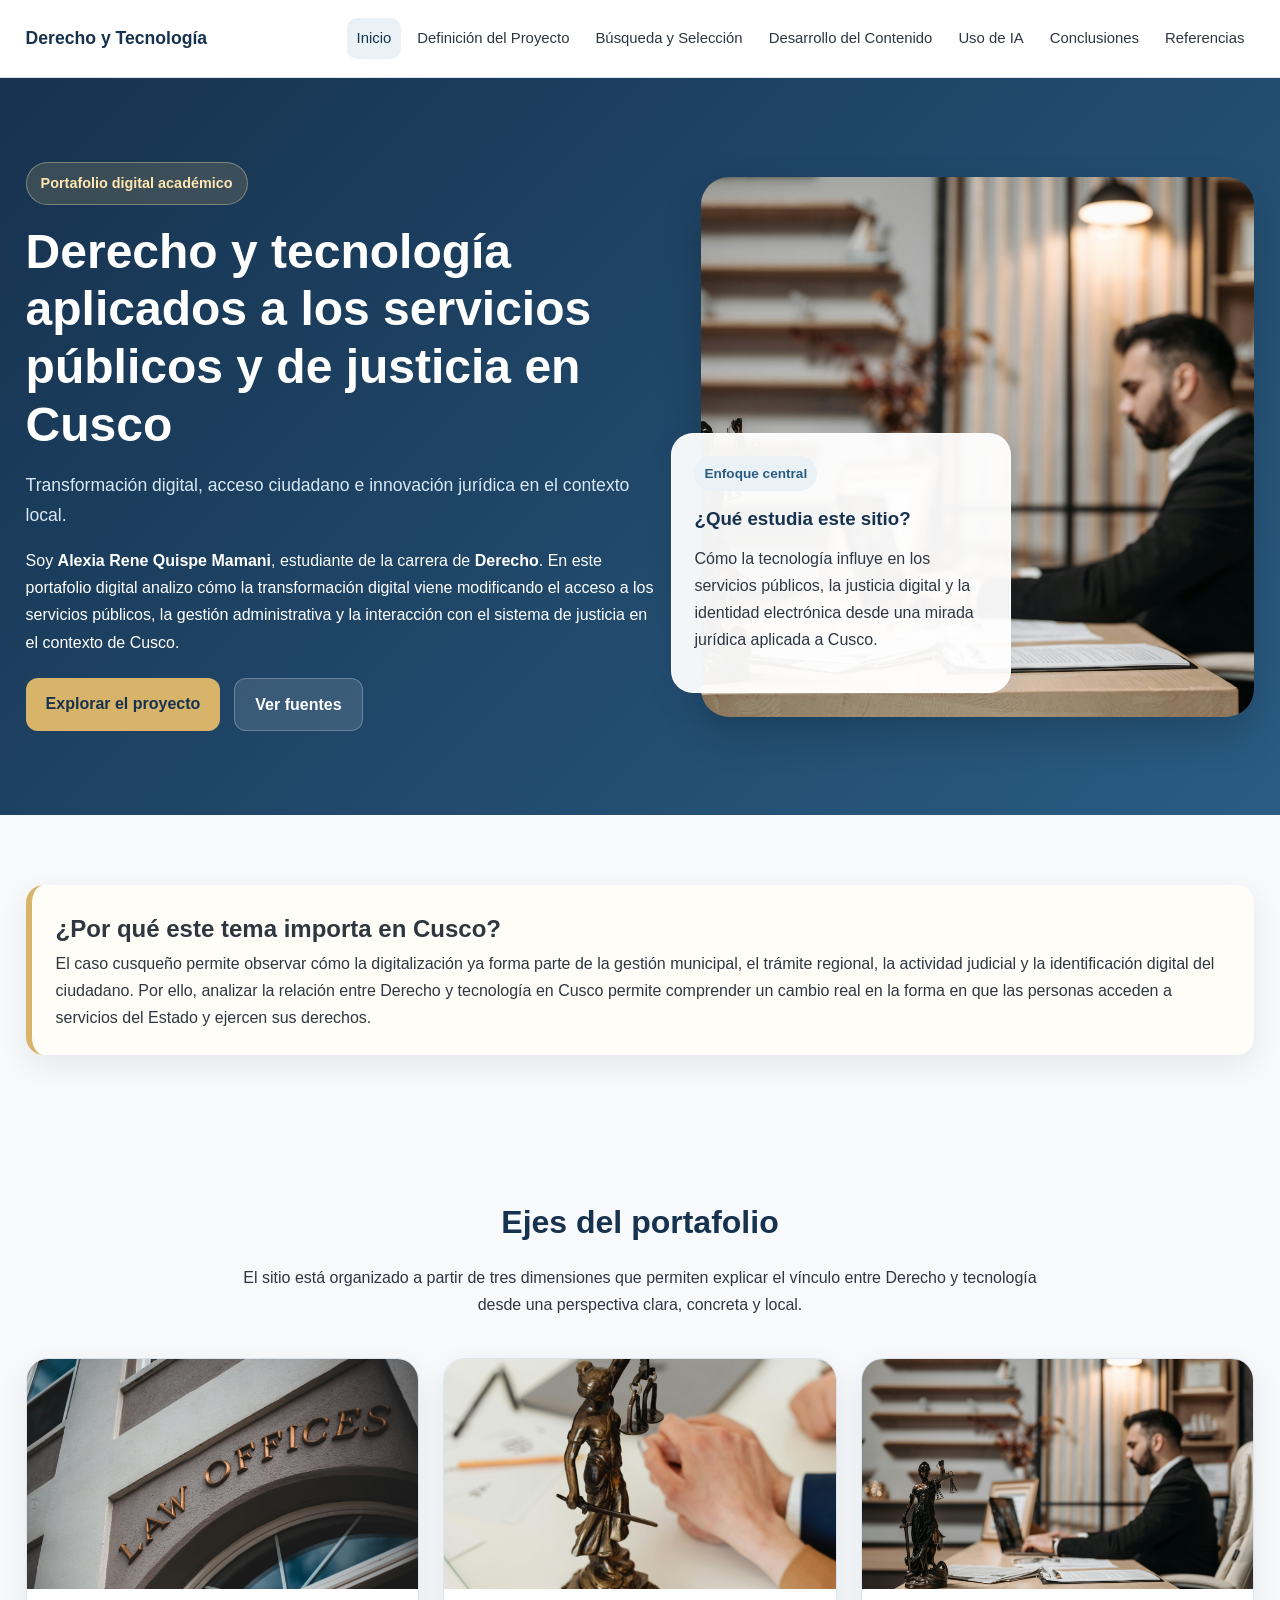
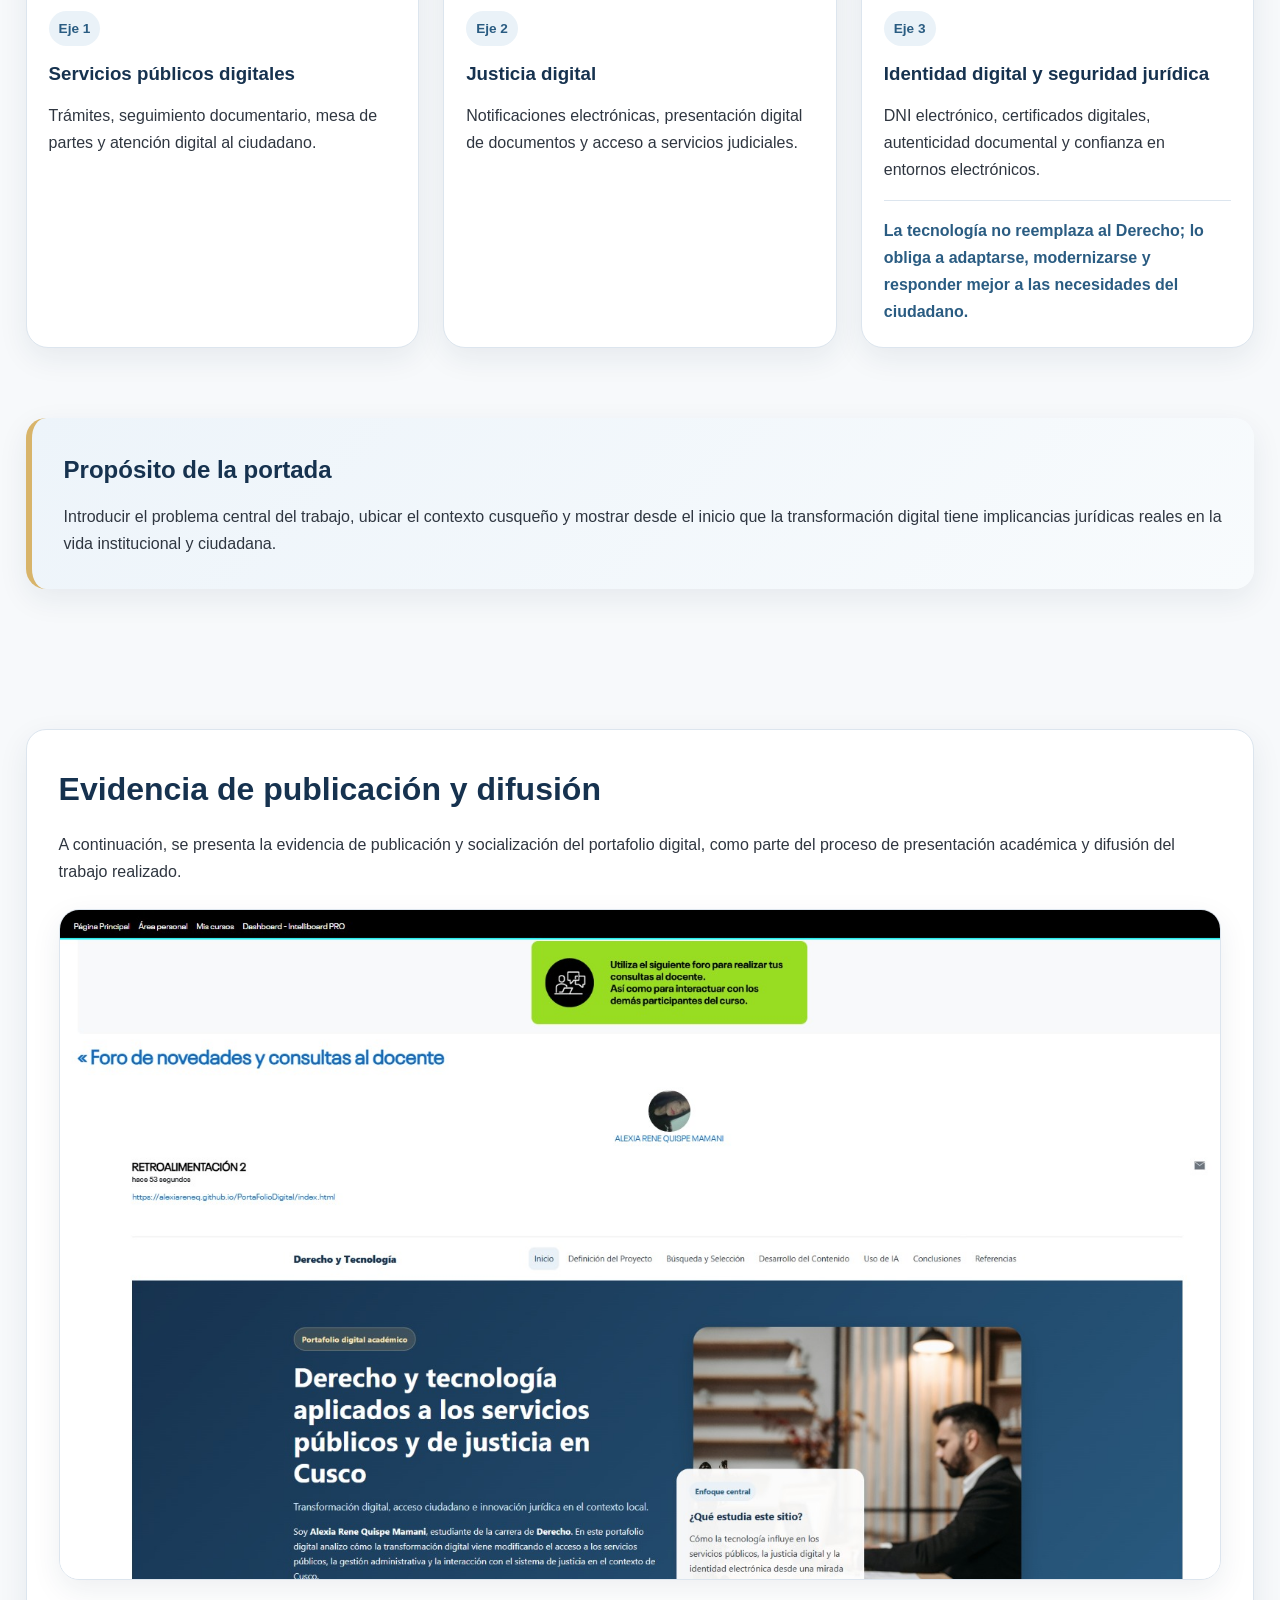
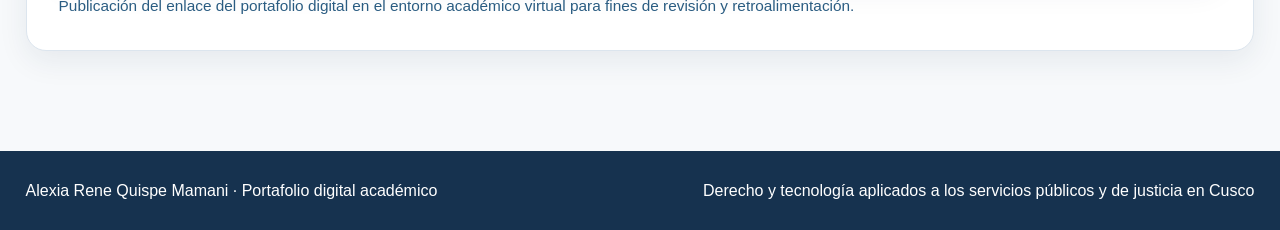
==== commit 8311cba5: "Fin" ====
--- a/index.html
+++ b/index.html
@@ -155,6 +155,33 @@
         </p>
       </div>
     </section>
+
+    <section class="section">
+      <div class="container">
+        <div class="content-box evidence-publication">
+          <div class="section-heading section-heading-left">
+            <h2>Evidencia de publicación y difusión</h2>
+            <p>
+              A continuación, se presenta la evidencia de publicación y socialización del portafolio digital,
+              como parte del proceso de presentación académica y difusión del trabajo realizado.
+            </p>
+          </div>
+
+          <figure class="publication-figure">
+            <img
+              src="assets/img/retroalimentacion-docente.jpeg"
+              alt="Captura de pantalla de la publicación del portafolio digital en el entorno académico virtual"
+              class="publication-image"
+            >
+            <figcaption>
+              Publicación del enlace del portafolio digital en el entorno académico virtual para fines de revisión y retroalimentación.
+            </figcaption>
+          </figure>
+        </div>
+      </div>
+    </section>
+
+
   </main>
 
   <footer class="site-footer">
--- a/style.css
+++ b/style.css
@@ -649,4 +649,33 @@
   .cover-card-image {
     height: 210px;
   }
+}
+
+/* ===== Evidencia de publicación ===== */
+.section-heading-left {
+  text-align: left;
+  max-width: 100%;
+  margin: 0 0 24px;
+}
+
+.evidence-publication {
+  padding: 32px;
+}
+
+.publication-figure {
+  margin: 0;
+}
+
+.publication-image {
+  width: 100%;
+  border-radius: 20px;
+  border: 1px solid var(--border);
+  box-shadow: var(--shadow);
+}
+
+.publication-figure figcaption {
+  margin-top: 14px;
+  color: var(--secondary);
+  font-size: 0.96rem;
+  line-height: 1.6;
 }
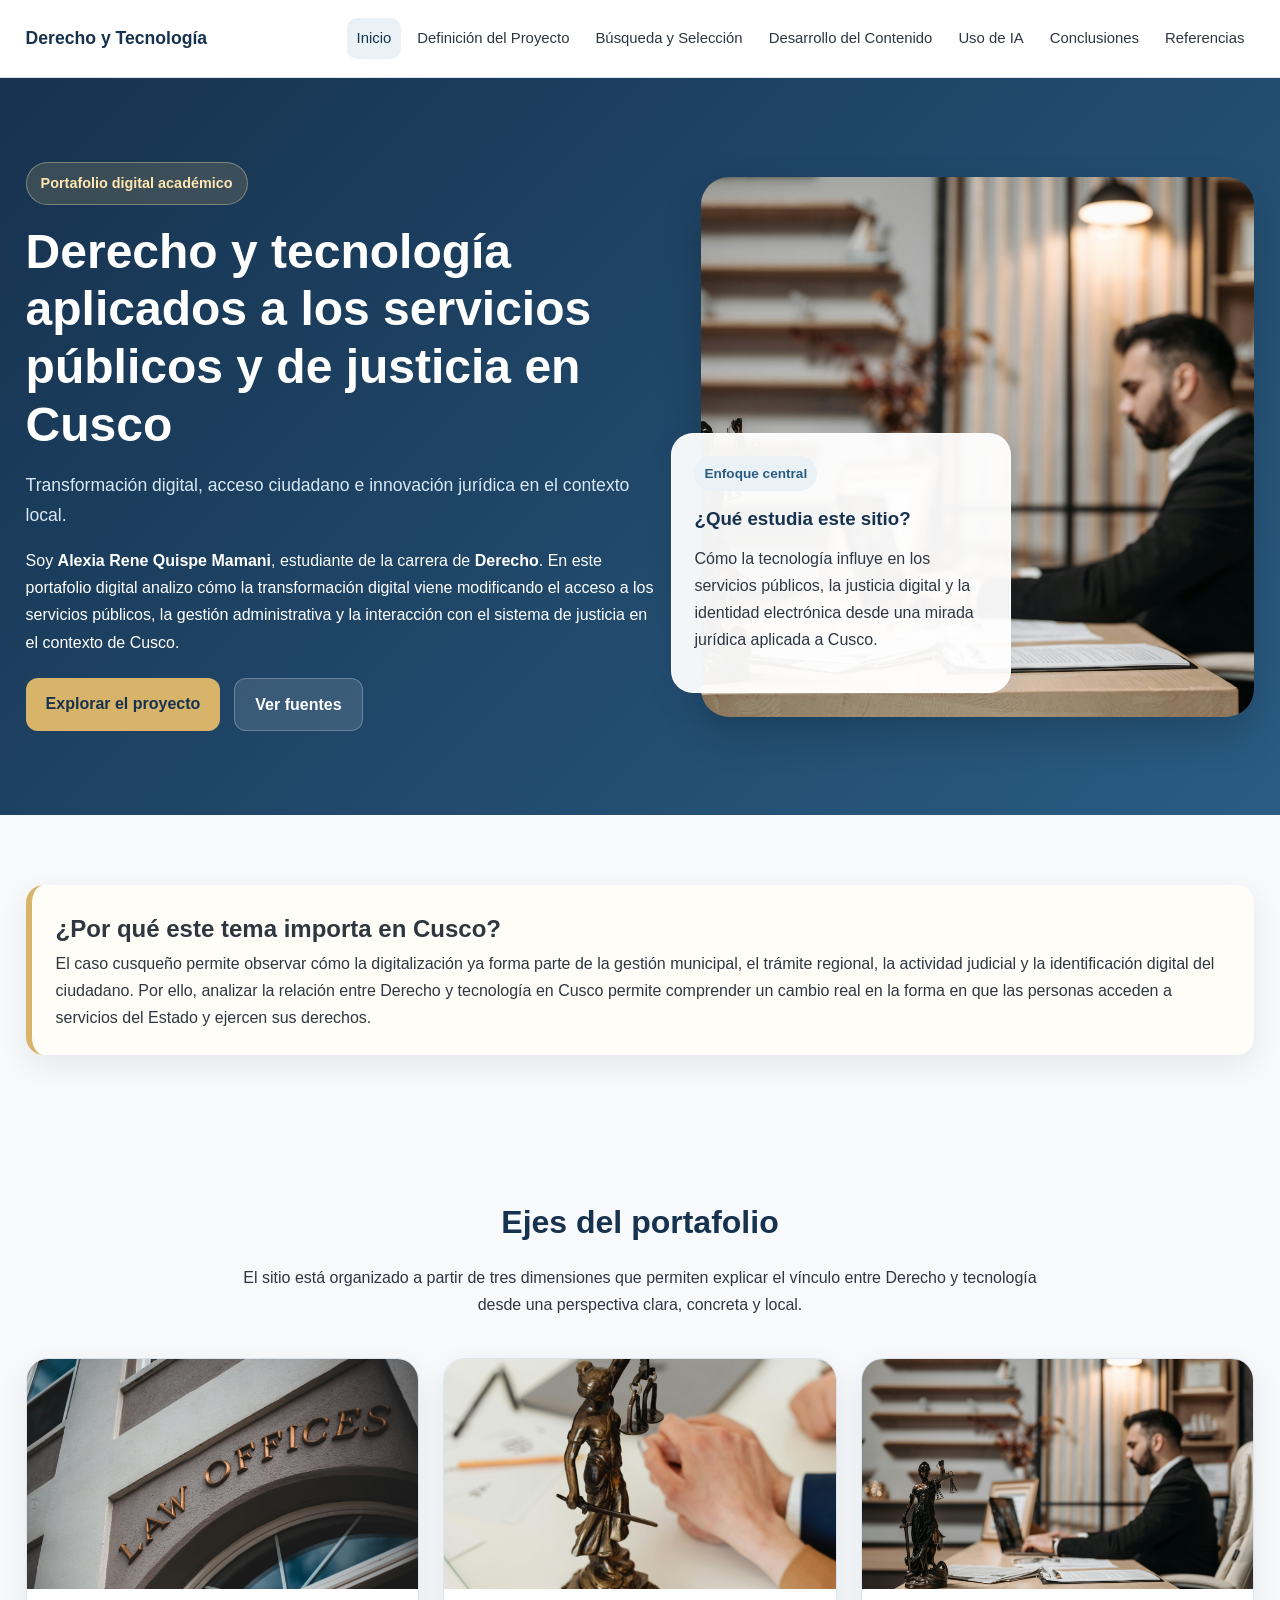
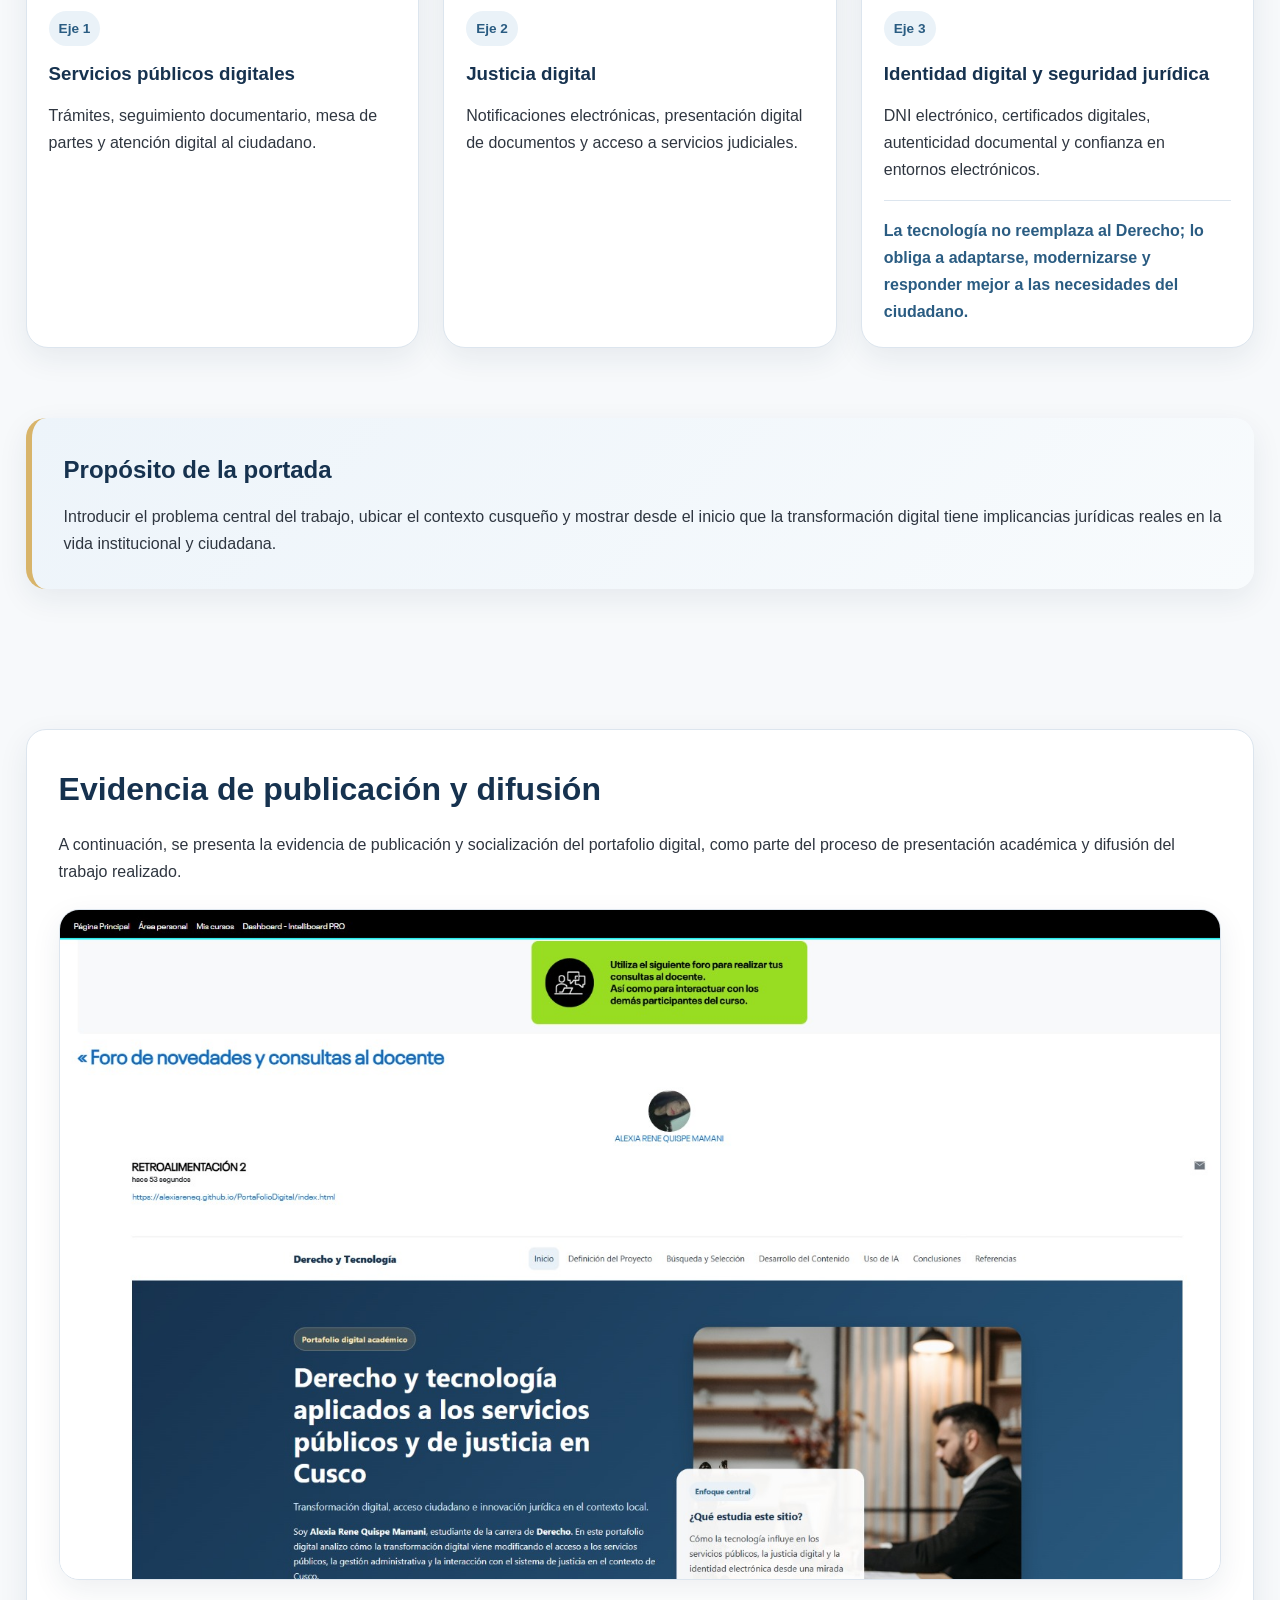
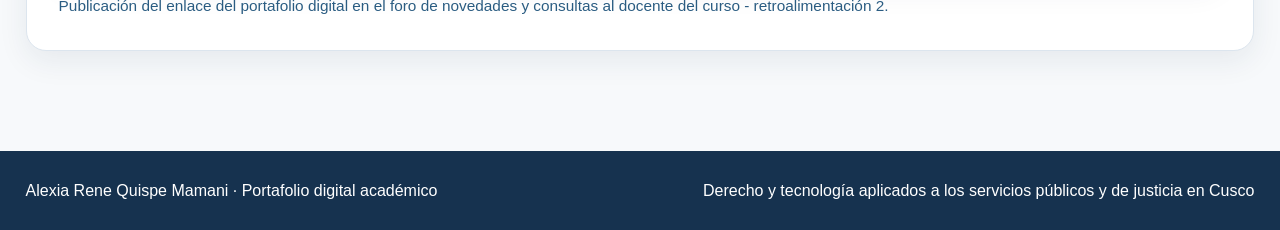
==== commit 989e3aab: "Fin PD" ====
--- a/index.html
+++ b/index.html
@@ -174,7 +174,7 @@
               class="publication-image"
             >
             <figcaption>
-              Publicación del enlace del portafolio digital en el entorno académico virtual para fines de revisión y retroalimentación.
+              Publicación del enlace del portafolio digital en el foro de novedades y consultas al docente del curso - retroalimentación 2.
             </figcaption>
           </figure>
         </div>
